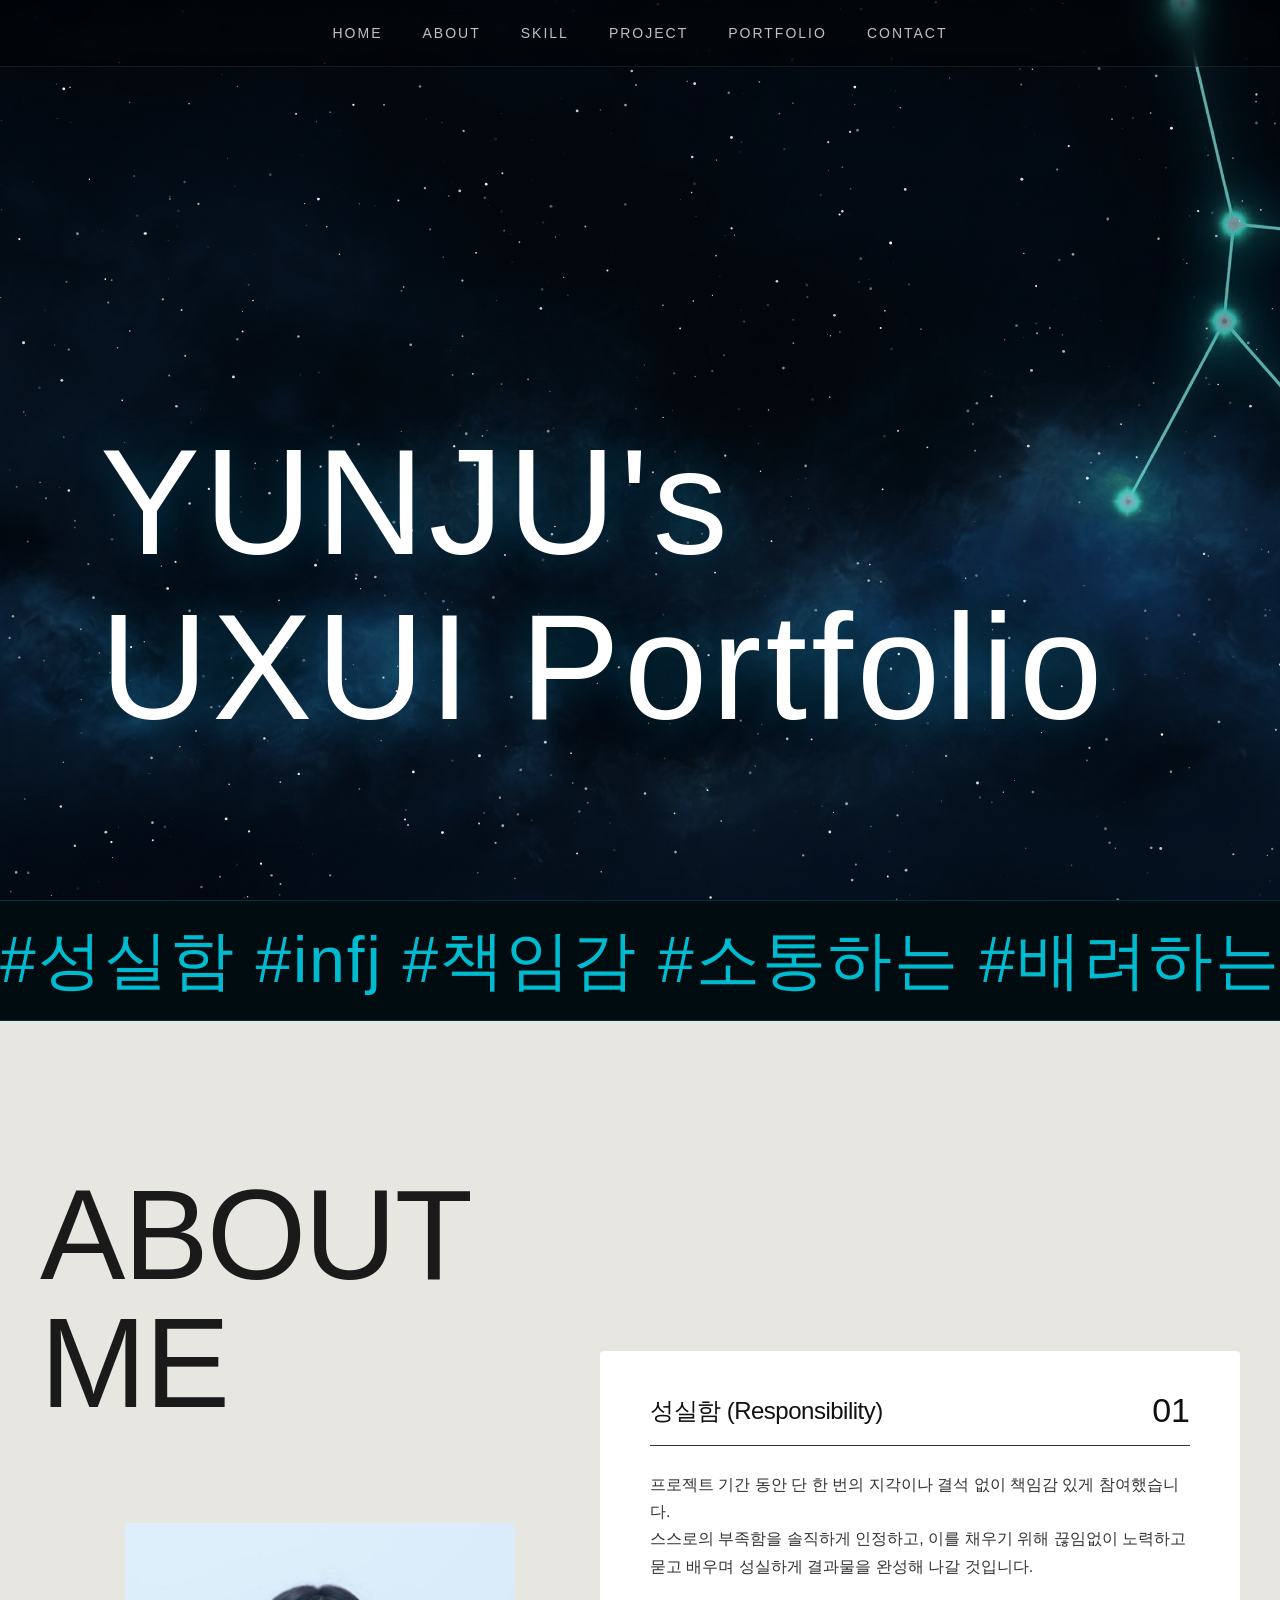
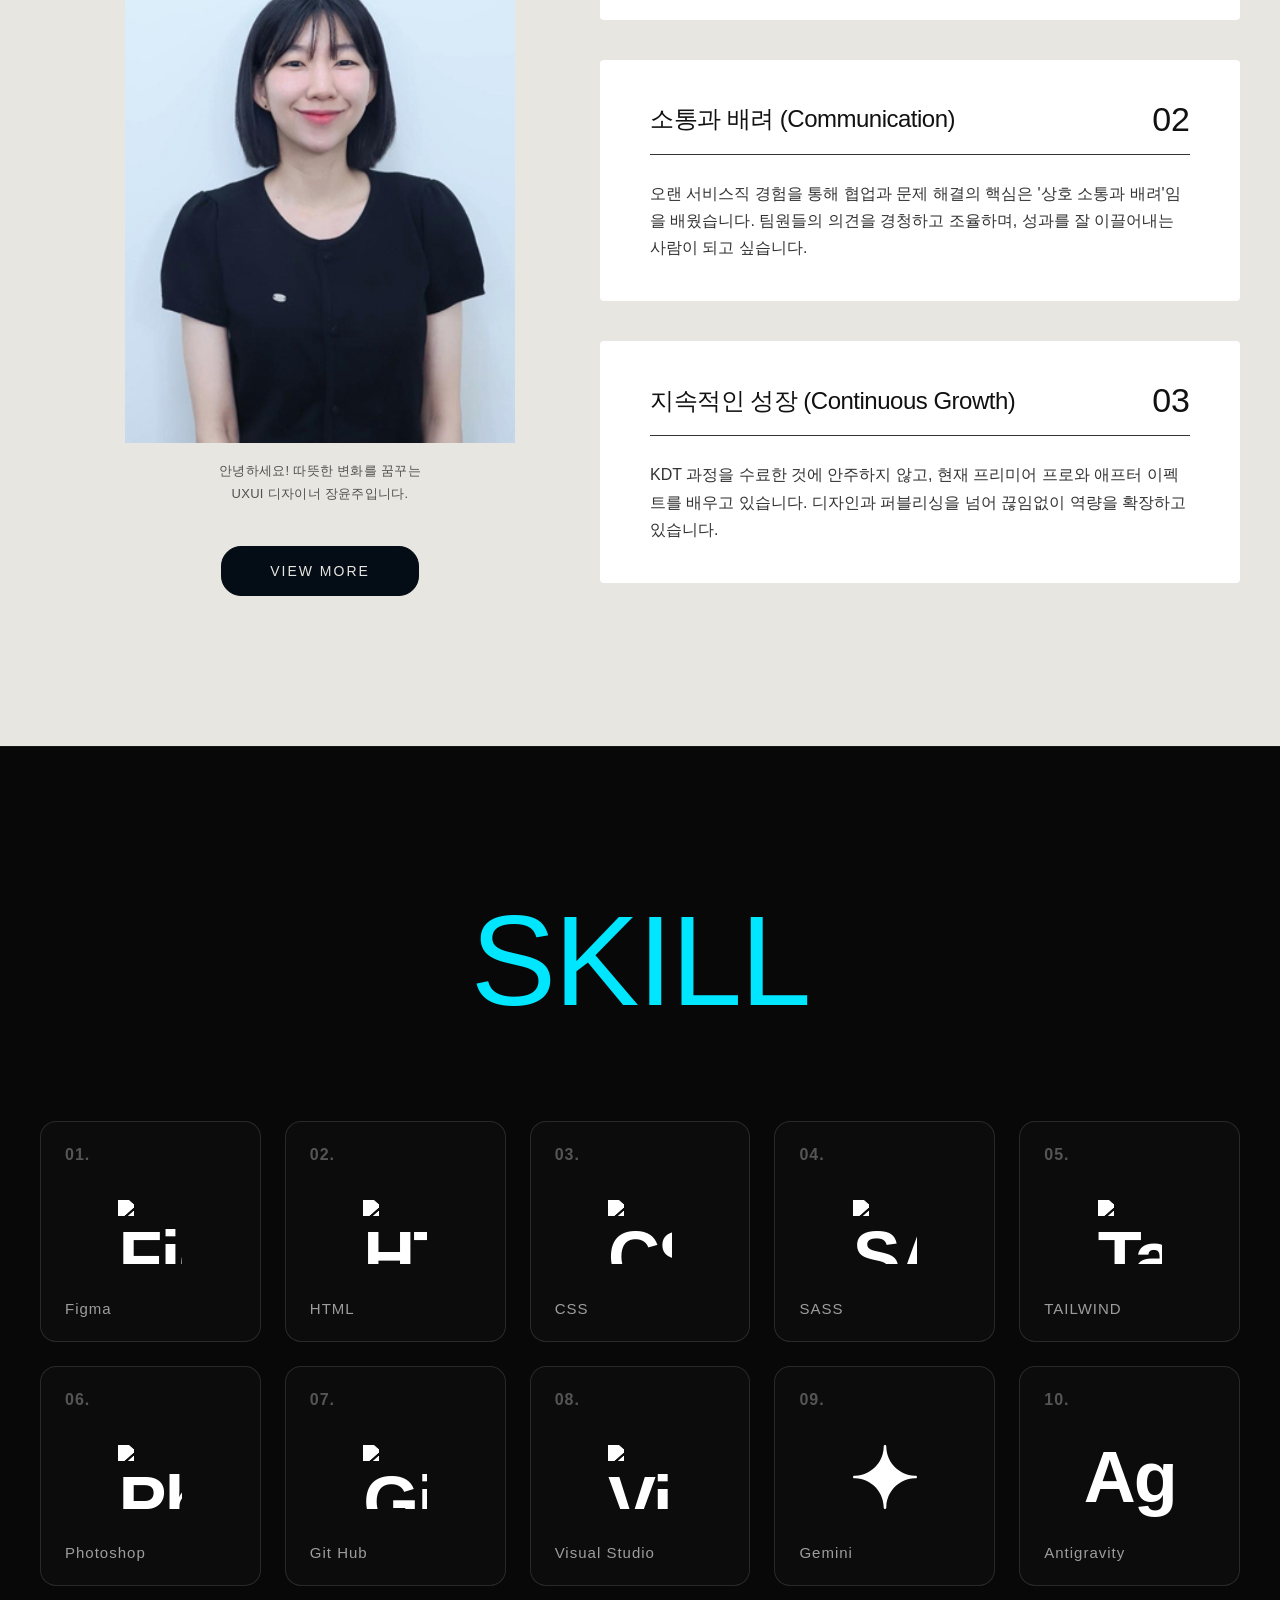
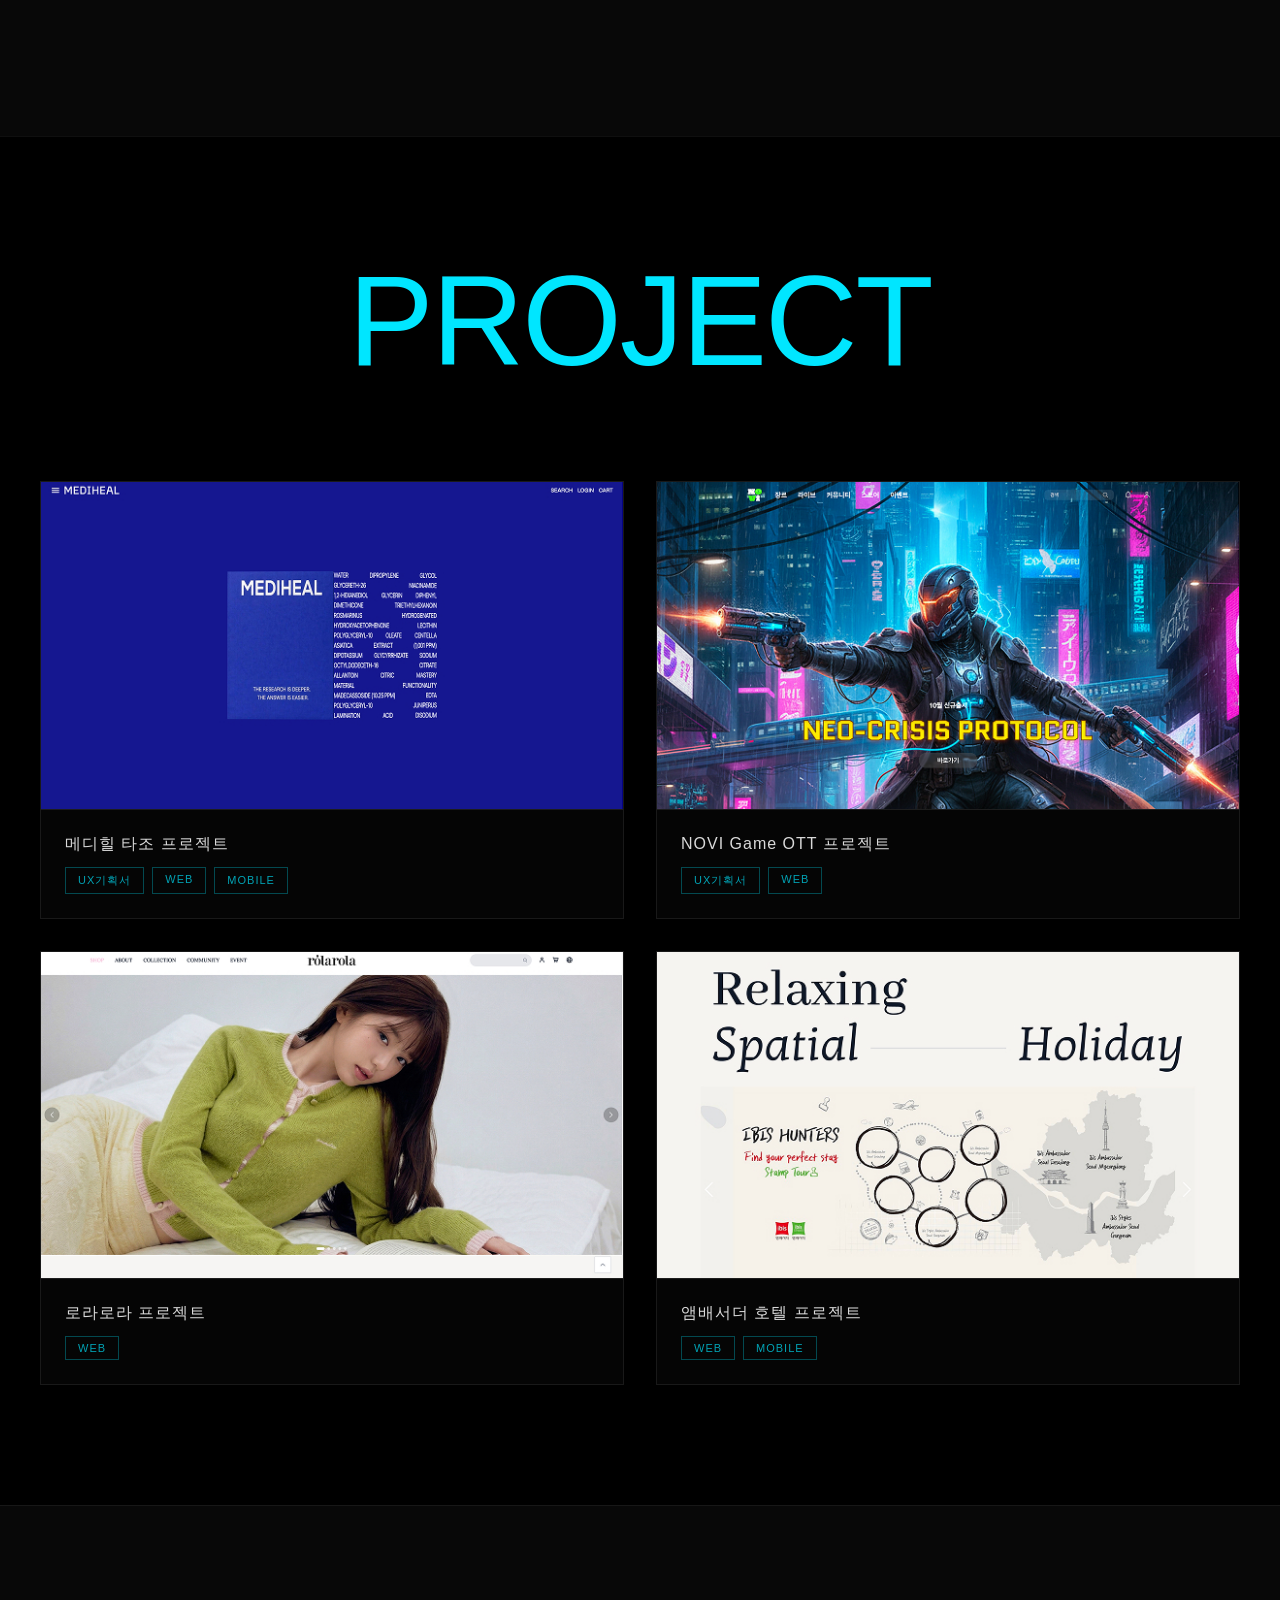
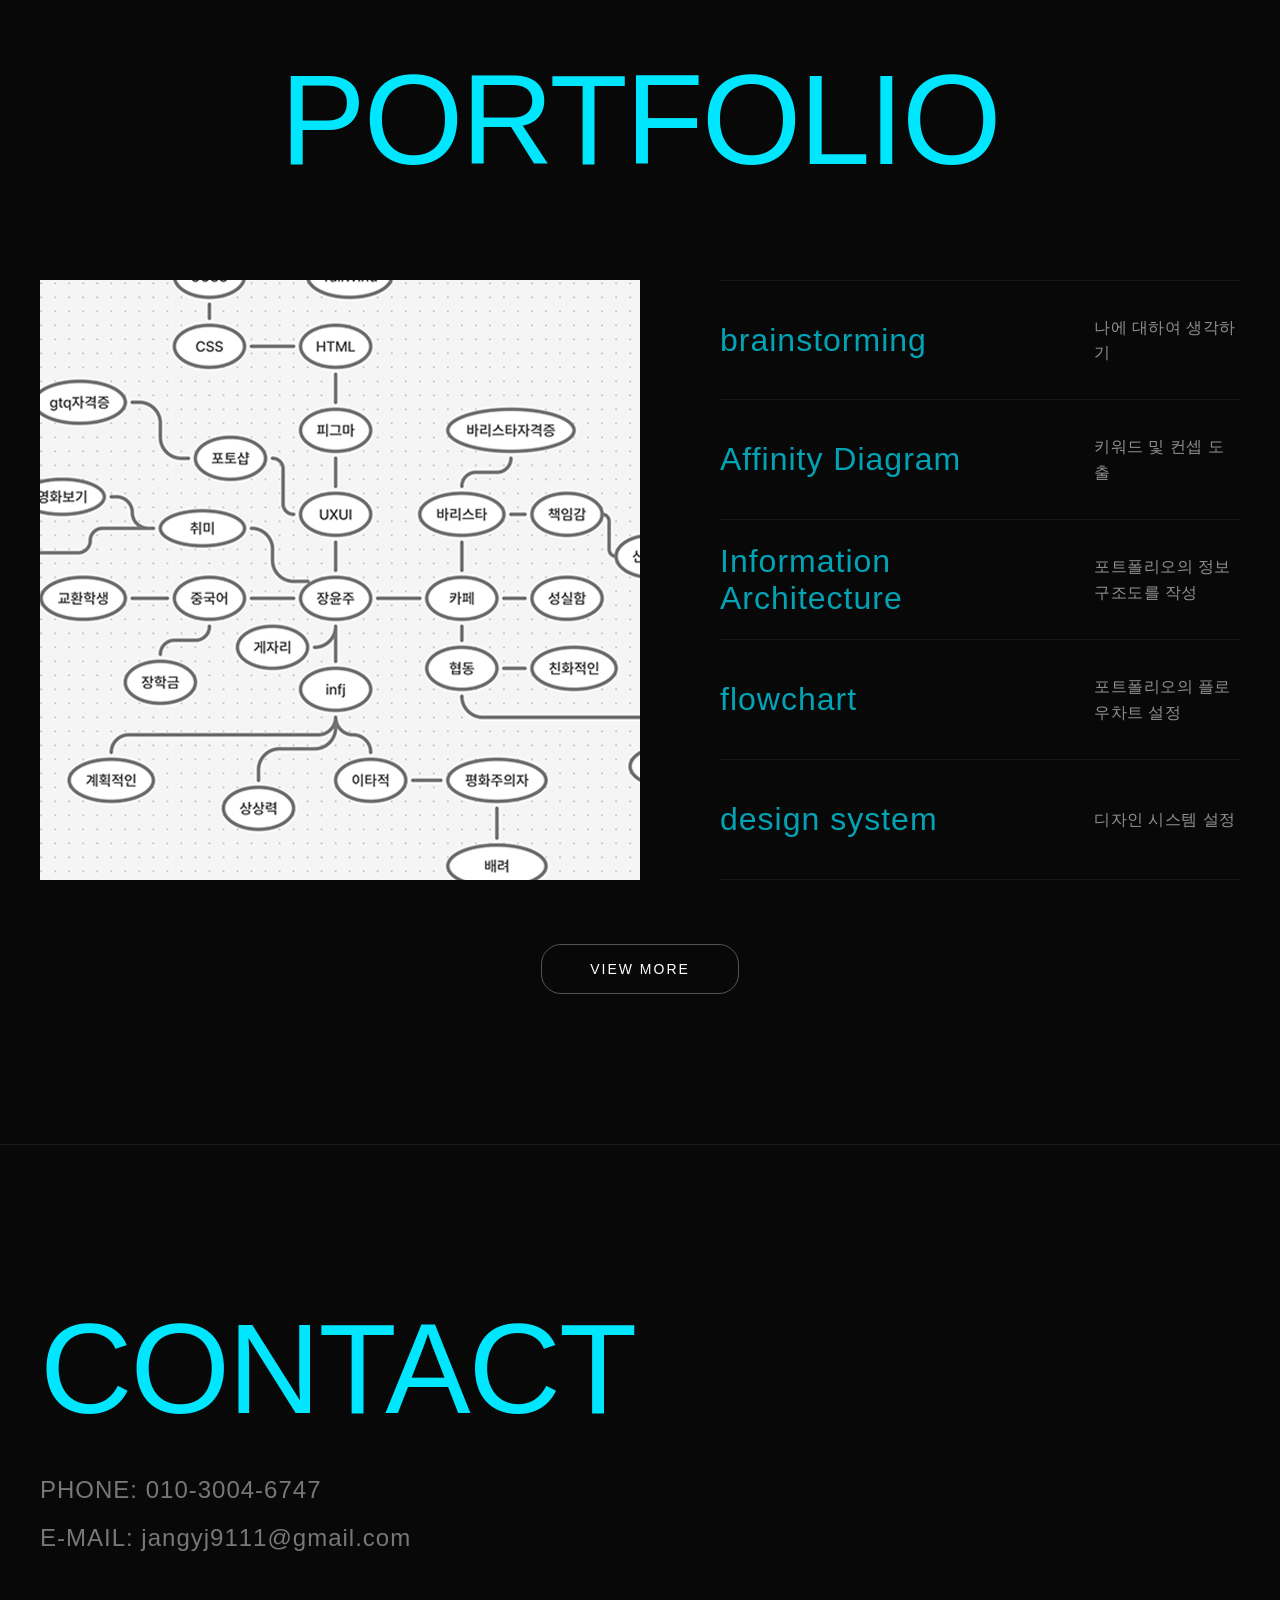
==== index.html @ c947d68e "feat: jangyunju portfolio" ====
<!DOCTYPE html>
<html lang="ko">

<head>
    <meta charset="UTF-8">
    <meta name="viewport" content="width=device-width, initial-scale=1.0">
    <title>YUNJU | UXUI Portfolio</title>
    <link rel="stylesheet" as="style" crossorigin
        href="https://cdn.jsdelivr.net/gh/orioncactus/pretendard@v1.3.9/dist/web/static/pretendard.min.css" />
    <link rel="stylesheet" href="asset/common.css">
    <link rel="stylesheet" href="asset/style.css">
</head>

<body>
    <div id="wrap">

        <!-- 헤더 -->
        <header>
            <div class="inner">
                <nav>
                    <ul class="gnb">
                        <li><a href="#wrap">HOME</a></li>
                        <li><a href="#about">ABOUT</a></li>
                        <li><a href="#skill">SKILL</a></li>
                        <li><a href="#project">PROJECT</a></li>
                        <li><a href="#portfolio">PORTFOLIO</a></li>
                        <li><a href="#contact">CONTACT</a></li>
                    </ul>
                </nav>
            </div>
        </header>

        <!-- 비주얼 섹션 -->
        <section class="visual">
            <!-- 배경 이미지 레이어 -->
            <div class="bg-layer"></div>
            <!-- 별 애니메이션 캔버스 -->
            <canvas id="starfield"></canvas>
            <div class="inner">
                <div class="txt-box">
                    <h2>YUNJU's<br>UXUI Portfolio</h2>
                </div>
                <!-- 게자리 별자리 PNG -->
                <img src="images/star_sign.png" alt="Cancer" class="constellation">
            </div>
        </section>

        <!-- 키워드 스크롤 섹션 -->
        <section class="keyword">
            <div class="scroll-text">
                <span>#성실함 #infj #책임감 #소통하는 #배려하는</span>
                <span>#성실함 #infj #책임감 #소통하는 #배려하는</span>
            </div>
        </section>

        <!-- ABOUT ME -->
        <section id="about" class="about">
            <div class="inner">
                <div class="about-wrap">
                    <div class="about-left">
                        <h2 class="about-title">ABOUT ME</h2>
                        <div class="profile">
                            <img src="images/main_about.jpg" alt="장윤주 프로필" class="profile-img">
                            <p>안녕하세요! 따뜻한 변화를 꿈꾸는<br>UXUI 디자이너 장윤주입니다.</p>
                            <a href="pages/about.html" class="btn-about">view more</a>
                        </div>
                    </div>
                    <div class="about-right">
                        <div class="about-box wobble-reveal">
                            <div class="box-header">
                                <h3>성실함 (Responsibility)</h3>
                                <span class="box-num">01</span>
                            </div>
                            <p class="box-desc">프로젝트 기간 동안 단 한 번의 지각이나 결석 없이 책임감 있게 참여했습니다.<br>스스로의 부족함을 솔직하게 인정하고, 이를
                                채우기 위해 끊임없이 노력하고 묻고 배우며 성실하게 결과물을 완성해 나갈 것입니다.</p>
                        </div>
                        <div class="about-box wobble-reveal">
                            <div class="box-header">
                                <h3>소통과 배려 (Communication)</h3>
                                <span class="box-num">02</span>
                            </div>
                            <p class="box-desc">오랜 서비스직 경험을 통해 협업과 문제 해결의 핵심은 '상호 소통과 배려'임을 배웠습니다. 팀원들의 의견을 경청하고
                                조율하며, 성과를 잘 이끌어내는 사람이 되고 싶습니다.</p>
                        </div>
                        <div class="about-box wobble-reveal">
                            <div class="box-header">
                                <h3>지속적인 성장 (Continuous Growth)</h3>
                                <span class="box-num">03</span>
                            </div>
                            <p class="box-desc">KDT 과정을 수료한 것에 안주하지 않고, 현재 프리미어 프로와 애프터 이펙트를 배우고 있습니다. 디자인과 퍼블리싱을 넘어
                                끊임없이 역량을 확장하고 있습니다.</p>
                        </div>
                    </div>
                </div>
            </div>
        </section>

        <!-- SKILL -->
        <section id="skill" class="skill">
            <div class="inner">
                <h2 class="sec-title">SKILL</h2>
                <div class="skill-grid">
                    <div class="item">
                        <span class="num">01.</span>
                        <div class="icon"><img
                                src="https://cdn.jsdelivr.net/gh/devicons/devicon@latest/icons/figma/figma-plain.svg"
                                alt="Figma"></div>
                        <span class="name">Figma</span>
                    </div>
                    <div class="item">
                        <span class="num">02.</span>
                        <div class="icon"><img
                                src="https://cdn.jsdelivr.net/gh/devicons/devicon@latest/icons/html5/html5-plain.svg"
                                alt="HTML"></div>
                        <span class="name">HTML</span>
                    </div>
                    <div class="item">
                        <span class="num">03.</span>
                        <div class="icon"><img
                                src="https://cdn.jsdelivr.net/gh/devicons/devicon@latest/icons/css3/css3-plain.svg"
                                alt="CSS"></div>
                        <span class="name">CSS</span>
                    </div>
                    <div class="item">
                        <span class="num">04.</span>
                        <div class="icon"><img
                                src="https://cdn.jsdelivr.net/gh/devicons/devicon@latest/icons/sass/sass-original.svg"
                                alt="SASS"></div>
                        <span class="name">SASS</span>
                    </div>
                    <div class="item">
                        <span class="num">05.</span>
                        <div class="icon"><img
                                src="https://cdn.jsdelivr.net/gh/devicons/devicon@latest/icons/tailwindcss/tailwindcss-original.svg"
                                alt="Tailwind"></div>
                        <span class="name">TAILWIND</span>
                    </div>
                    <div class="item">
                        <span class="num">06.</span>
                        <div class="icon"><img
                                src="https://cdn.jsdelivr.net/gh/devicons/devicon@latest/icons/photoshop/photoshop-plain.svg"
                                alt="Photoshop"></div>
                        <span class="name">Photoshop</span>
                    </div>
                    <div class="item">
                        <span class="num">07.</span>
                        <div class="icon"><img
                                src="https://cdn.jsdelivr.net/gh/devicons/devicon@latest/icons/github/github-original.svg"
                                alt="GitHub"></div>
                        <span class="name">Git Hub</span>
                    </div>
                    <div class="item">
                        <span class="num">08.</span>
                        <div class="icon"><img
                                src="https://cdn.jsdelivr.net/gh/devicons/devicon@latest/icons/vscode/vscode-plain.svg"
                                alt="Visual Studio"></div>
                        <span class="name">Visual Studio</span>
                    </div>
                    <div class="item">
                        <span class="num">09.</span>
                        <div class="icon">
                            <svg xmlns="http://www.w3.org/2000/svg" viewBox="0 0 50 50">
                                <path
                                    d="M49.04,24.001l-1.082-0.043h-0.001C36.134,23.492,26.508,13.866,26.042,2.043L25.999,0.96C25.978,0.424,25.537,0,25,0	s-0.978,0.424-0.999,0.96l-0.043,1.083C23.492,13.866,13.866,23.492,2.042,23.958L0.96,24.001C0.424,24.022,0,24.463,0,25	c0,0.537,0.424,0.978,0.961,0.999l1.082,0.042c11.823,0.467,21.449,10.093,21.915,21.916l0.043,1.083C24.022,49.576,24.463,50,25,50	s0.978-0.424,0.999-0.96l0.043-1.083c0.466-11.823,10.092-21.449,21.915-21.916l1.082-0.042C49.576,25.978,50,25.537,50,25	C50,24.463,49.576,24.022,49.04,24.001z">
                                </path>
                            </svg>
                        </div>
                        <span class="name">Gemini</span>
                    </div>
                    <div class="item">
                        <span class="num">10.</span>
                        <div class="icon">Ag</div>
                        <span class="name">Antigravity</span>
                    </div>
                </div>
            </div>
        </section>

        <!-- PROJECT -->
        <section id="project" class="project">
            <div class="inner">
                <h2 class="sec-title">PROJECT</h2>
                <div class="project-list">
                    <div class="pj-card">
                        <div class="pj-img"><img src="./images/project_img01.jpg" alt="메디힐 타조"></div>
                        <h3>메디힐 타조 프로젝트</h3>
                        <div class="tags"><span>UX기획서</span><a href="https://mediheal-tazo.vercel.app/"
                                target="_blank">WEB</a><button class="tag-mobile-btn"
                                onclick="openMobileModal('https://mediheal-tazo.vercel.app/')">MOBILE</button></div>
                    </div>
                    <div class="pj-card">
                        <div class="pj-img"><img src="./images/project_img02.jpg" alt="NOVI Game OTT"></div>
                        <h3>NOVI Game OTT 프로젝트</h3>
                        <div class="tags"><span>UX기획서</span><a href="https://novi-game-ott-obdc.vercel.app/"
                                target="_blank">WEB</a></div>
                    </div>
                    <div class="pj-card">
                        <div class="pj-img"><img src="./images/project_img03.jpg" alt="로라로라"></div>
                        <h3>로라로라 프로젝트</h3>
                        <div class="tags"><a href="https://rolarola.vercel.app/" target="_blank">WEB</a></div>
                    </div>
                    <div class="pj-card">
                        <div class="pj-img"><img src="./images/project_img04.jpg" alt="앰배서더 호텔"></div>
                        <h3>앰배서더 호텔 프로젝트</h3>
                        <div class="tags"><a href="https://ambassador-hotel-self.vercel.app/"
                                target="_blank">WEB</a><button class="tag-mobile-btn"
                                onclick="openMobileModal('https://ambassador-hotel-self.vercel.app/')">MOBILE</button>
                        </div>
                    </div>
                </div>
            </div>
        </section>

        <!-- PORTFOLIO -->
        <section id="portfolio" class="portfolio">
            <div class="inner">
                <h2 class="sec-title">PORTFOLIO</h2>
                <div class="content">
                    <div class="proc-img">
                        <img src="./images/portfolio_img01.jpg" alt="Portfolio Image" id="portfolio-display-img"
                            style="width: 100%; aspect-ratio: 1/1; object-fit: cover;">
                    </div>
                    <div class="proc-details">
                        <div class="proc-step" data-img="./images/portfolio_img01.jpg"
                            onmouseover="changePortfolioImage(this)">
                            <p class="step-label">brainstorming</p>
                            <p class="step-desc">나에 대하여 생각하기</p>
                        </div>
                        <div class="proc-step" data-img="./images/portfolio_img02.jpg"
                            onmouseover="changePortfolioImage(this)">
                            <p class="step-label">Affinity Diagram</p>
                            <p class="step-desc">키워드 및 컨셉 도출</p>
                        </div>
                        <div class="proc-step" data-img="./images/portfolio_img03.jpg"
                            onmouseover="changePortfolioImage(this)">
                            <p class="step-label">Information Architecture</p>
                            <p class="step-desc">포트폴리오의 정보구조도를 작성</p>
                        </div>
                        <div class="proc-step" data-img="./images/portfolio_img04.jpg"
                            onmouseover="changePortfolioImage(this)">
                            <p class="step-label">flowchart</p>
                            <p class="step-desc">포트폴리오의 플로우차트 설정</p>
                        </div>
                        <div class="proc-step" data-img="./images/portfolio_img05.jpg"
                            onmouseover="changePortfolioImage(this)">
                            <p class="step-label">design system</p>
                            <p class="step-desc">디자인 시스템 설정</p>
                        </div>
                    </div>
                </div>
            </div>

            <div class="btn-wrap" style="text-align: center; margin-top: 60px;">
                <a href="pages/portfolio.html" class="btn-more">view more</a>
            </div>
    </div>
    </section>

    <!-- CONTACT (Footer) -->
    <footer id="contact">
        <div class="inner">
            <h2>contact</h2>
            <p>PHONE: 010-3004-6747</p>
            <p>E-MAIL: jangyj9111@gmail.com</p>
        </div>
    </footer>

    </div>
    <!-- //wrap -->

    <!-- 모바일 프리뷰 모달 -->
    <div id="mobileModal" class="mobile-modal-overlay" onclick="handleOverlayClick(event)">
        <div class="phone-frame">
            <iframe id="mobileFrame" src="" class="phone-screen" frameborder="0"></iframe>
        </div>
        <button class="close-modal-btn" onclick="closeMobileModal()">✕ 닫기</button>
    </div>

    <script src="asset/script.js"></script>
    <script>
        function openMobileModal(url) {
            document.getElementById('mobileFrame').src = url;
            document.getElementById('mobileModal').classList.add('active');
            document.body.style.overflow = 'hidden';
        }
        function closeMobileModal() {
            document.getElementById('mobileModal').classList.remove('active');
            document.getElementById('mobileFrame').src = '';
            document.body.style.overflow = '';
        }
        function handleOverlayClick(e) {
            if (e.target === document.getElementById('mobileModal')) {
                closeMobileModal();
            }
        }

        function changePortfolioImage(element) {
            const imgUrl = element.getAttribute('data-img');
            document.getElementById('portfolio-display-img').src = imgUrl;
        }
    </script>
</body>

</html>
---- asset/common.css ----
/* ========== HEADER ========== */
header {
    position: fixed;
    top: 0;
    left: 0;
    width: 100%;
    z-index: 1000;
    padding: 24px 0;
    background: rgba(0, 0, 0, 0.3);
    backdrop-filter: blur(10px);
    -webkit-backdrop-filter: blur(10px);
    border-bottom: 1px solid rgba(255, 255, 255, 0.08);
}

.gnb {
    display: flex;
    justify-content: center;
    gap: 40px;
}

.gnb li a {
    font-size: 14px;
    letter-spacing: 2px;
    color: rgba(255, 255, 255, 0.75);
    transition: color 0.3s;
}

.gnb li a:hover {
    color: #fff;
}
---- asset/style.css ----
/* ========== RESET ========== */
* {
    margin: 0;
    padding: 0;
    box-sizing: border-box;
}

body,
html {
    width: 100%;
    font-family: 'Pretendard', 'Helvetica Neue', Arial, sans-serif;
    background-color: #000;
    color: #fff;
}

a {
    text-decoration: none;
    color: inherit;
}

ul {
    list-style: none;
}

.inner {
    max-width: 1440px;
    margin: 0 auto;
    padding: 0 40px;
}

/* ========== HEADER ========== */
header {
    position: fixed;
    top: 0;
    left: 0;
    width: 100%;
    z-index: 100;
    padding: 24px 0;
    background: rgba(0, 0, 0, 0.3);
    backdrop-filter: blur(10px);
    -webkit-backdrop-filter: blur(10px);
    border-bottom: 1px solid rgba(255, 255, 255, 0.08);
}

.gnb {
    display: flex;
    justify-content: center;
    gap: 40px;
}

.gnb li a {
    font-size: 14px;
    letter-spacing: 2px;
    color: rgba(255, 255, 255, 0.75);
    transition: color 0.3s;
}

.gnb li a:hover {
    color: #fff;
}

/* ========== VISUAL SECTION ========== */
.visual {
    position: relative;
    width: 100%;
    height: 100vh;
    overflow: hidden;
    display: flex;
    align-items: flex-end;
}

/* 배경 이미지 레이어 */
.bg-layer {
    position: absolute;
    top: 0;
    left: 0;
    width: 100%;
    height: 100%;
    background: url('../images/visual.jpg') no-repeat center center;
    background-size: cover;
    z-index: 0;
    opacity: 0.6;
}

/* 별 애니메이션 캔버스 */
#starfield {
    position: absolute;
    top: 0;
    left: 0;
    width: 100%;
    height: 100%;
    z-index: 1;
}

/* 비주얼 콘텐츠 */
.visual .inner {
    position: relative;
    z-index: 10;
    width: 100%;
    max-width: none;
    /* 1440px 제한 해제 */
    display: flex;
    align-items: flex-end;
    justify-content: space-between;
    padding: 0 100px 150px;
    /* 양옆 패딩 30px, 아래 패딩 80px */
}

.txt-box h2 {
    font-size: 150px;
    font-weight: 400;
    letter-spacing: 4px;
    line-height: 1.1;
    color: #fff;
    text-shadow: 0 0 40px rgba(0, 200, 255, 0.3);
    white-space: nowrap;
}

/* 게자리 별자리 PNG */
.constellation {
    width: 640px;
    height: 740px;
    object-fit: contain;
    filter: drop-shadow(0 0 25px rgba(0, 230, 255, 0.5));
    opacity: 0.85;
    animation: floating 6s ease-in-out infinite;
    pointer-events: none;
    margin-bottom: 120px;
    position: relative;
    right: 100px;
    /* 이 숫자를 키우면 왼쪽으로 더 이동합니다 */
}

@keyframes floating {

    0%,
    100% {
        transform: translateY(0) rotate(0deg);
    }

    50% {
        transform: translateY(-20px) rotate(2deg);
    }
}

/* ========== KEYWORD SCROLL ========== */
.keyword {
    background: rgba(0, 200, 255, 0.06);
    border-top: 1px solid rgba(0, 200, 255, 0.2);
    border-bottom: 1px solid rgba(0, 200, 255, 0.2);
    overflow: hidden;
    padding: 16px 0;
}

.scroll-text {
    display: flex;
    white-space: nowrap;
    animation: scrollText 20s linear infinite;
    gap: 80px;
}

.scroll-text span {
    font-size: 64px;
    letter-spacing: 2px;
    color: rgba(0, 230, 255, 0.8);
    flex-shrink: 0;
}

@keyframes scrollText {
    0% {
        transform: translateX(0);
    }

    100% {
        transform: translateX(-50%);
    }
}

/* ========== SECTION COMMON ========== */
.sec-title {
    font-size: 128px;
    font-weight: 400;
    letter-spacing: -2px;
    color: rgba(0, 230, 255, 1);
    line-height: 1;
    margin-bottom: 96px;
    text-align: center;
}

/* ========== ABOUT ME ========== */
.about {
    padding: 150px 0 150px;
    background: #E8E6E0;
}

/* 전체 2컬럼 래퍼 */
.about-wrap {
    display: flex;
    justify-content: space-between;
    align-items: flex-start;
}

/* 왼쪽: 타이틀 + 프로필 */
.about-left {
    display: flex;
    flex-direction: column;
}

.about-title {
    font-size: 128px;
    font-weight: 400;
    letter-spacing: -2px;
    color: #1a1a1a;
    line-height: 1;
    margin-bottom: 96px;
}

.profile {
    display: flex;
    flex-direction: column;
    align-items: center;
    gap: 16px;
}

.profile-img {
    width: 390px;
    aspect-ratio: 3 / 4;
    object-fit: cover;
    display: block;
}

.profile p {
    font-size: 13px;
    color: rgba(0, 0, 0, 0.65);
    line-height: 1.8;
    text-align: center;
    letter-spacing: 0.3px;
}

/* view more 버튼 — 라인 스타일 (btn-more와 동일한 규격) */
.btn-about {
    display: inline-block;
    margin-top: 24px;
    padding: 16px 48px;
    background: #040C15;
    border: 1px solid #040C15;
    border-radius: 20px;
    color: #E8E6E0;
    text-transform: uppercase;
    font-size: 14px;
    letter-spacing: 2px;
    cursor: pointer;
    transition: all 0.3s ease;
    text-align: center;
    text-decoration: none;
}

.btn-about:hover {
    background: transparent;
    color: #040C15;
}

/* 오른쪽: 박스 3개 */
.about-right {
    display: flex;
    flex-direction: column;
    align-items: flex-end;
    gap: 40px;
    padding-top: 180px;
}

.about-box {
    position: relative;
    background: #ffffff;
    padding: 40px 50px;
    width: 640px;
    color: #111;
    border-radius: 4px;
}

.about-box .box-header {
    display: flex;
    justify-content: space-between;
    align-items: center;
    border-bottom: 1.5px solid #333;
    padding-bottom: 15px;
    margin-bottom: 25px;
}

.about-box .box-header h3 {
    font-size: 24px;
    font-weight: 500;
    letter-spacing: -0.5px;
}

.about-box .box-header .box-num {
    font-size: 34px;
    font-weight: 400;
}

.about-box .box-desc {
    font-size: 16px;
    color: #333;
    line-height: 1.7;
}

/* ========== WOBBLE REVEAL ANIMATION ========== */
@keyframes wobbleUp {
    0% {
        opacity: 0;
        transform: translateY(120px) rotate(-6deg);
    }
    50% {
        opacity: 1;
        transform: translateY(-15px) rotate(3deg);
    }
    75% {
        opacity: 1;
        transform: translateY(8px) rotate(-1.5deg);
    }
    100% {
        opacity: 1;
        transform: translateY(0) rotate(0);
    }
}

.wobble-reveal {
    opacity: 0;
    transform-origin: left center;
}

.wobble-reveal.is-visible {
    animation: wobbleUp 1.8s cubic-bezier(0.25, 0.46, 0.45, 0.94) forwards;
}

.about-box:nth-child(1).wobble-reveal { animation-delay: 0.2s; }
.about-box:nth-child(2).wobble-reveal { animation-delay: 0.5s; }
.about-box:nth-child(3).wobble-reveal { animation-delay: 0.8s; }

.img-placeholder {
    width: 100%;
    aspect-ratio: 3 / 4;
    background: rgba(255, 255, 255, 0.05);
    border: 1px solid rgba(255, 255, 255, 0.1);
    display: flex;
    align-items: center;
    justify-content: center;
    color: rgba(255, 255, 255, 0.3);
    font-size: 14px;
    letter-spacing: 2px;
}


/* ========== SKILL ========== */
.skill {
    padding: 150px 0;
    background: #080808;
    border-top: 1px solid rgba(255, 255, 255, 0.06);
}

.skill-grid {
    display: grid;
    grid-template-columns: repeat(5, 1fr);
    gap: 24px;
}

.skill-grid .item {
    position: relative;
    aspect-ratio: 1 / 1;
    border: 1px solid rgba(255, 255, 255, 0.12);
    background: rgba(255, 255, 255, 0.02);
    border-radius: 16px;
    padding: 24px;
    display: flex;
    flex-direction: column;
    justify-content: space-between;
    transition: all 0.3s ease;
    cursor: default;
}

.skill-grid .item:hover {
    border-color: rgba(0, 230, 255, 0.4);
    background: rgba(0, 230, 255, 0.05);
    transform: translateY(-5px);
    box-shadow: 0 10px 20px rgba(0, 230, 255, 0.1);
}

.skill-grid .item .num {
    font-size: 16px;
    font-weight: 600;
    color: rgba(255, 255, 255, 0.3);
    letter-spacing: 1px;
}

.skill-grid .item .icon {
    font-size: 72px;
    font-weight: 800;
    text-align: center;
    color: #fff;
    letter-spacing: -2px;
    display: flex;
    align-items: center;
    justify-content: center;
    flex: 1;
    transition: all 0.3s ease;
}

.skill-grid .item:hover .icon {
    color: rgba(0, 230, 255, 1);
    text-shadow: 0 0 15px rgba(0, 230, 255, 0.5);
    transform: scale(1.05);
}

.skill-grid .icon img {
    width: 64px;
    height: 64px;
    filter: brightness(0) invert(1);
    transition: all 0.3s ease;
}

.skill-grid .item:hover .icon img {
    filter: brightness(0) saturate(100%) invert(71%) sepia(51%) saturate(3620%) hue-rotate(146deg) brightness(105%) contrast(106%) drop-shadow(0 0 10px rgba(0, 230, 255, 0.5));
}

.skill-grid .icon svg {
    width: 64px;
    height: 64px;
    fill: #fff;
    transition: all 0.3s ease;
}

.skill-grid .item:hover .icon svg {
    fill: rgba(0, 230, 255, 1);
    filter: drop-shadow(0 0 10px rgba(0, 230, 255, 0.5));
}

.skill-grid .item .name {
    font-size: 15px;
    color: rgba(255, 255, 255, 0.6);
    letter-spacing: 1px;
}

/* ========== PROJECT ========== */
.project {
    padding: 120px 0;
    background: #000;
    border-top: 1px solid rgba(255, 255, 255, 0.06);
}

.project-list {
    display: grid;
    grid-template-columns: repeat(2, 1fr);
    gap: 32px;
}

.pj-card {
    border: 1px solid rgba(255, 255, 255, 0.08);
    background: rgba(255, 255, 255, 0.02);
    overflow: hidden;
    transition: all 0.3s;
    cursor: pointer;
}

.pj-card:hover {
    border-color: rgba(0, 230, 255, 0.3);
    transform: translateY(-4px);
}

.pj-img {
    width: 100%;
    aspect-ratio: 16 / 9;
    background: rgba(255, 255, 255, 0.04);
    border-bottom: 1px solid rgba(255, 255, 255, 0.06);
}

.pj-img img {
    width: 100%;
    height: 100%;
    object-fit: cover;
    display: block;
}

.pj-card h3 {
    font-size: 16px;
    font-weight: 400;
    letter-spacing: 1px;
    padding: 24px 24px 12px;
    color: rgba(255, 255, 255, 0.85);
}

.tags {
    display: flex;
    gap: 8px;
    padding: 0 24px 24px;
}

.tags span,
.tags a {
    display: inline-block;
    font-size: 11px;
    letter-spacing: 1px;
    padding: 5px 12px;
    border: 1px solid rgba(0, 230, 255, 0.3);
    color: rgba(0, 230, 255, 0.7);
    transition: all 0.3s;
}

.tags a:hover {
    background: rgba(0, 230, 255, 0.15);
    color: rgba(0, 230, 255, 1);
    border-color: rgba(0, 230, 255, 0.6);
}

/* MOBILE 버튼 — 기존 tag 스타일 + 클릭 강조 */
.tag-mobile-btn {
    display: inline-block;
    font-size: 11px;
    font-family: 'Pretendard', 'Helvetica Neue', Arial, sans-serif;
    letter-spacing: 1px;
    padding: 5px 12px;
    border: 1px solid rgba(0, 230, 255, 0.3);
    color: rgba(0, 230, 255, 0.7);
    background: transparent;
    cursor: pointer;
    transition: all 0.3s;
}

.tag-mobile-btn:hover {
    background: rgba(0, 230, 255, 0.15);
    color: rgba(0, 230, 255, 1);
    border-color: rgba(0, 230, 255, 0.6);
}

/* ========== MOBILE MODAL ========== */
.mobile-modal-overlay {
    display: none;
    position: fixed;
    inset: 0;
    background: rgba(0, 0, 0, 0.88);
    backdrop-filter: blur(8px);
    -webkit-backdrop-filter: blur(8px);
    justify-content: center;
    align-items: center;
    z-index: 9999;
}

.mobile-modal-overlay.active {
    display: flex;
}

/* 아이폰 프레임 */
.phone-frame {
    width: 375px;
    height: 812px;
    background: #1a1a1a;
    border: 12px solid #111;
    border-radius: 50px;
    box-shadow:
        0 0 0 2px rgba(255, 255, 255, 0.08),
        0 30px 80px rgba(0, 0, 0, 0.8),
        0 0 40px rgba(0, 230, 255, 0.1);
    overflow: hidden;
    position: relative;
    animation: phonePopIn 0.35s cubic-bezier(0.34, 1.56, 0.64, 1) forwards;
}

/* 상단 노치 */
.phone-frame::before {
    content: '';
    position: absolute;
    top: 0;
    left: 50%;
    transform: translateX(-50%);
    width: 120px;
    height: 28px;
    background: #111;
    border-radius: 0 0 20px 20px;
    z-index: 10;
}

@keyframes phonePopIn {
    from {
        opacity: 0;
        transform: scale(0.85) translateY(30px);
    }
    to {
        opacity: 1;
        transform: scale(1) translateY(0);
    }
}

.phone-screen {
    width: 100%;
    height: 100%;
    border: none;
    background: #fff;
}

/* 닫기 버튼 */
.close-modal-btn {
    position: fixed;
    top: 32px;
    right: 40px;
    background: rgba(255, 255, 255, 0.08);
    border: 1px solid rgba(255, 255, 255, 0.2);
    color: rgba(255, 255, 255, 0.85);
    padding: 10px 22px;
    border-radius: 100px;
    cursor: pointer;
    font-size: 13px;
    font-family: 'Pretendard', sans-serif;
    letter-spacing: 1px;
    transition: all 0.25s;
    backdrop-filter: blur(4px);
}

.close-modal-btn:hover {
    background: rgba(255, 255, 255, 0.18);
    border-color: rgba(255, 255, 255, 0.4);
    color: #fff;
}

/* ========== PORTFOLIO ========== */
.portfolio {
    padding: 150px 0;
    background: #080808;
    border-top: 1px solid rgba(255, 255, 255, 0.06);
}

.portfolio .content {
    display: flex;
    gap: 80px;
    align-items: flex-start;
}

.proc-img {
    flex: 0 0 600px;
}

.proc-img .img-placeholder {
    width: 100%;
    aspect-ratio: 1 / 1;
    background: rgba(255, 255, 255, 0.05);
    border: 1px solid rgba(255, 255, 255, 0.1);
    display: flex;
    align-items: center;
    justify-content: center;
    color: rgba(255, 255, 255, 0.3);
    font-size: 14px;
    letter-spacing: 2px;
}

.proc-details {
    flex: 1;
    display: flex;
    flex-direction: column;
    gap: 0;
}

.proc-step {
    display: flex;
    align-items: center;
    gap: 24px;
    padding: 0;
    height: 120px;
    box-sizing: border-box;
    border-bottom: 1px solid rgba(255, 255, 255, 0.06);
    cursor: pointer;
    transition: all 0.3s ease;
}

.proc-step:first-child {
    border-top: 1px solid rgba(255, 255, 255, 0.06);
}

.proc-step:hover .step-label {
    color: #00e6ff;
}

.proc-step:hover .step-desc {
    color: #fff;
}

.step-label {
    font-size: 32px;
    letter-spacing: 1px;
    color: rgba(0, 230, 255, 0.7);
    flex: 0 0 350px;
    transition: color 0.3s ease;
}

.step-desc {
    font-size: 16px;
    color: rgba(255, 255, 255, 0.55);
    letter-spacing: 0.5px;
    line-height: 1.6;
    transition: color 0.3s ease;
}

.btn-wrap .btn-more {
    display: inline-block;
    padding: 16px 48px;
    border: 1px solid rgba(255, 255, 255, 0.3);
    border-radius: 20px;
    color: #fff;
    text-transform: uppercase;
    font-size: 14px;
    letter-spacing: 2px;
    transition: all 0.3s ease;
}

.btn-wrap .btn-more:hover {
    background: #fff;
    color: #000;
}

/* ========== FOOTER / CONTACT ========== */
footer {
    padding: 150px 0;
    background: #080808;
    border-top: 1px solid rgba(255, 255, 255, 0.08);
}

footer h2 {
    font-size: 128px;
    font-weight: 400;
    letter-spacing: -2px;
    color: rgba(0, 230, 255, 1);
    margin-bottom: 24px;
    text-transform: uppercase;
}

footer p {
    font-size: 24px;
    color: rgba(255, 255, 255, 0.45);
    letter-spacing: 1px;
    line-height: 2;
}
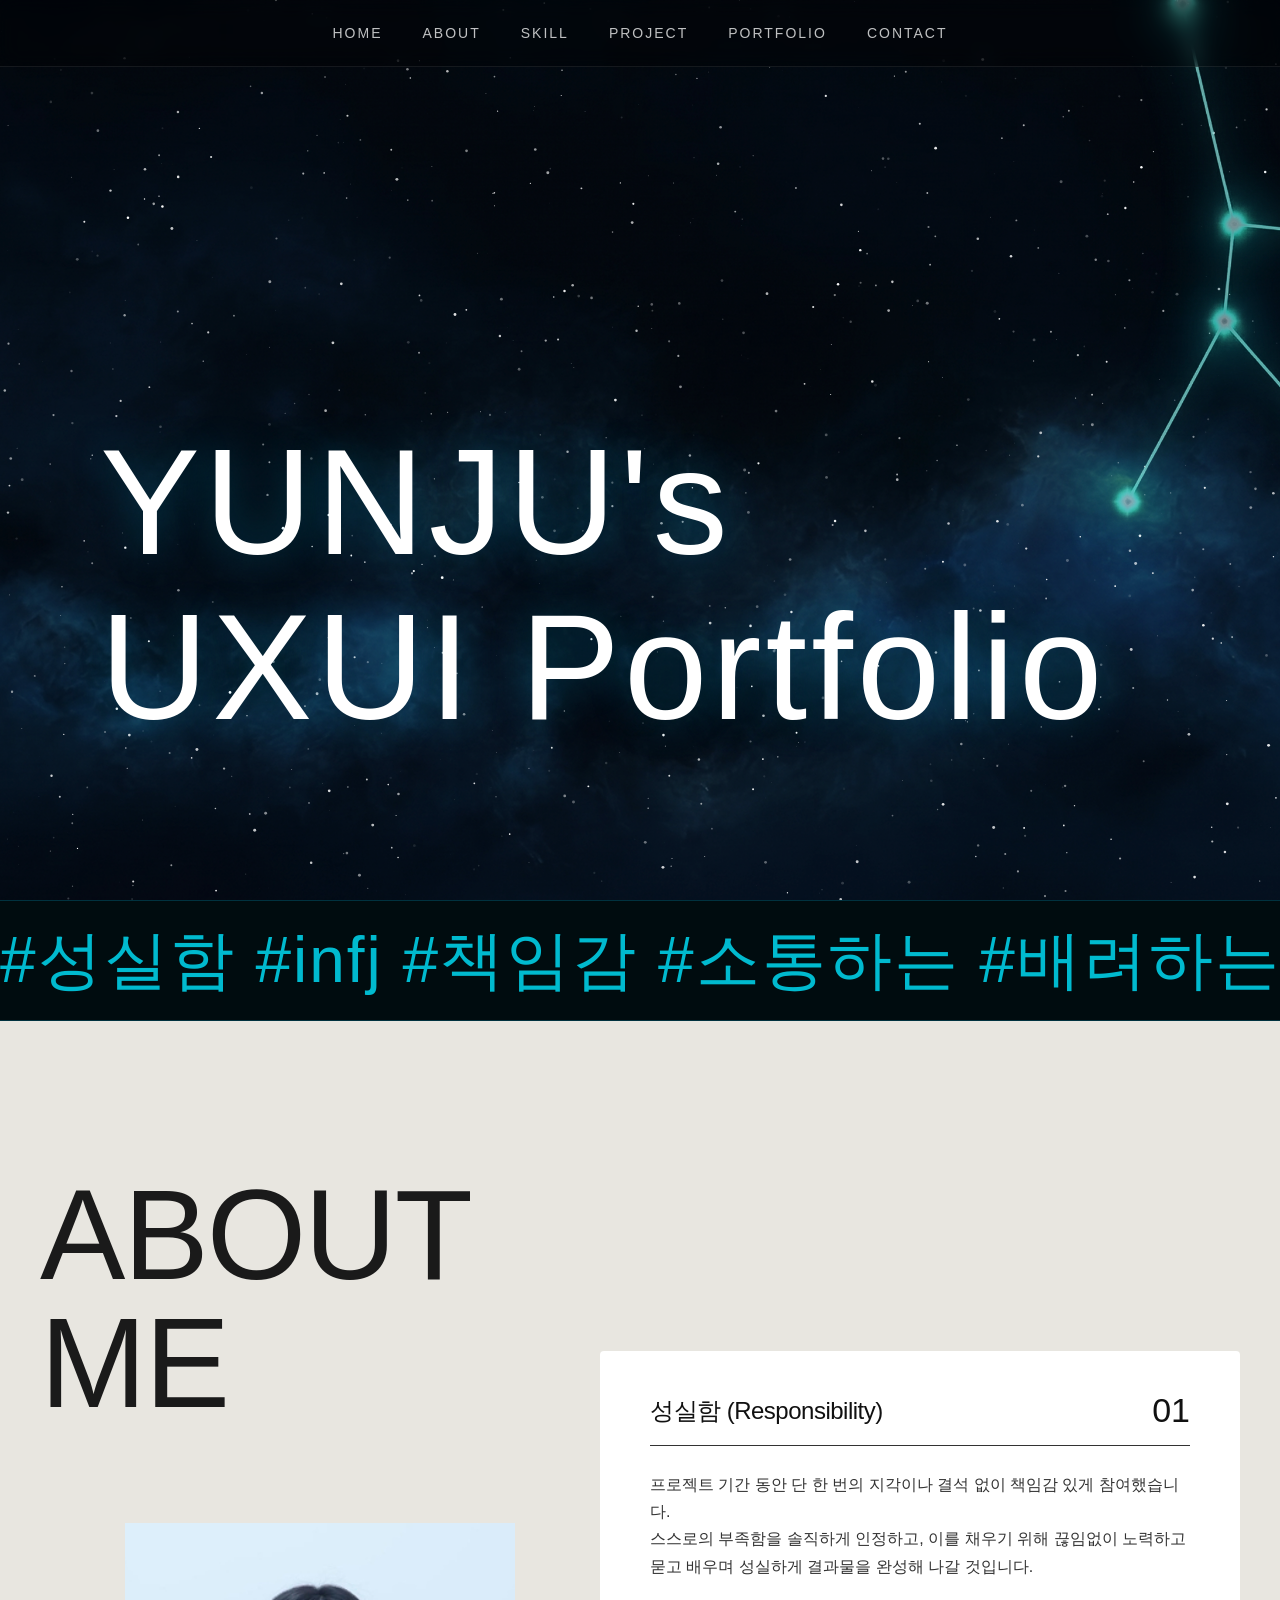
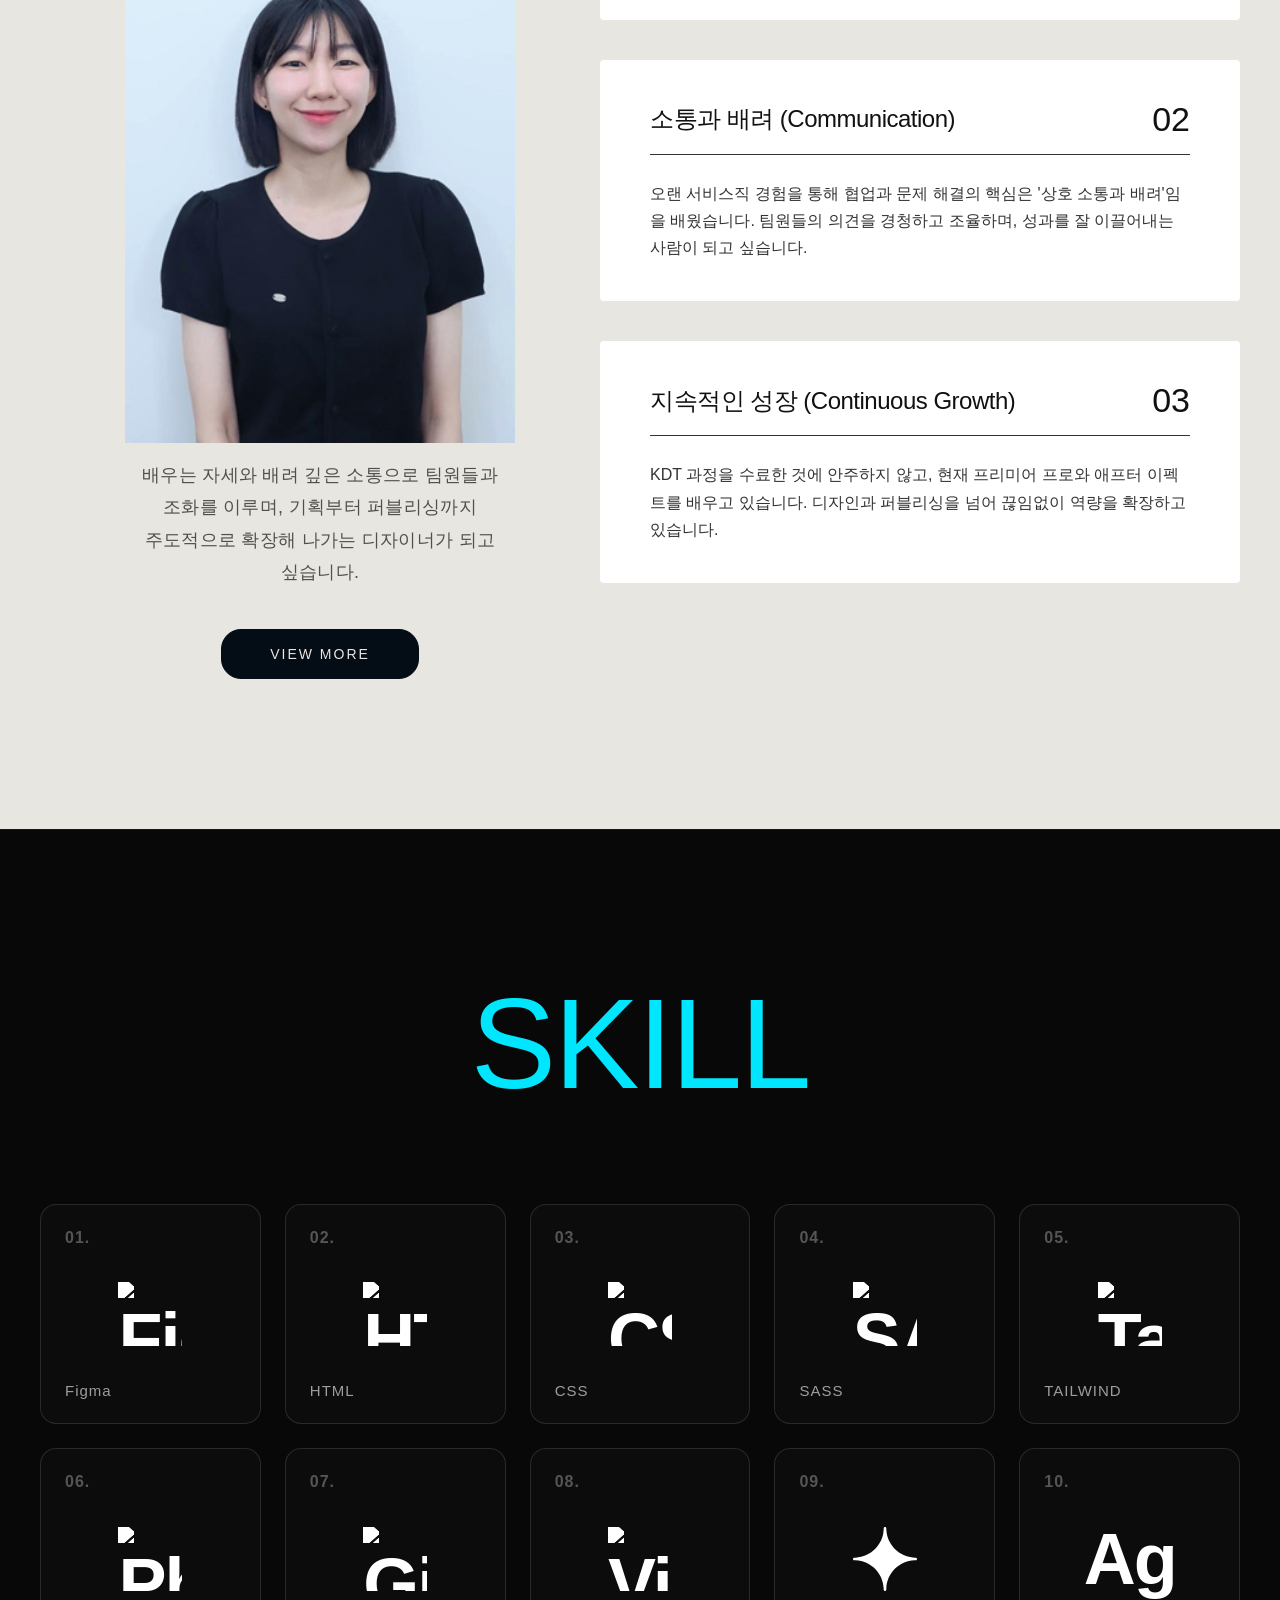
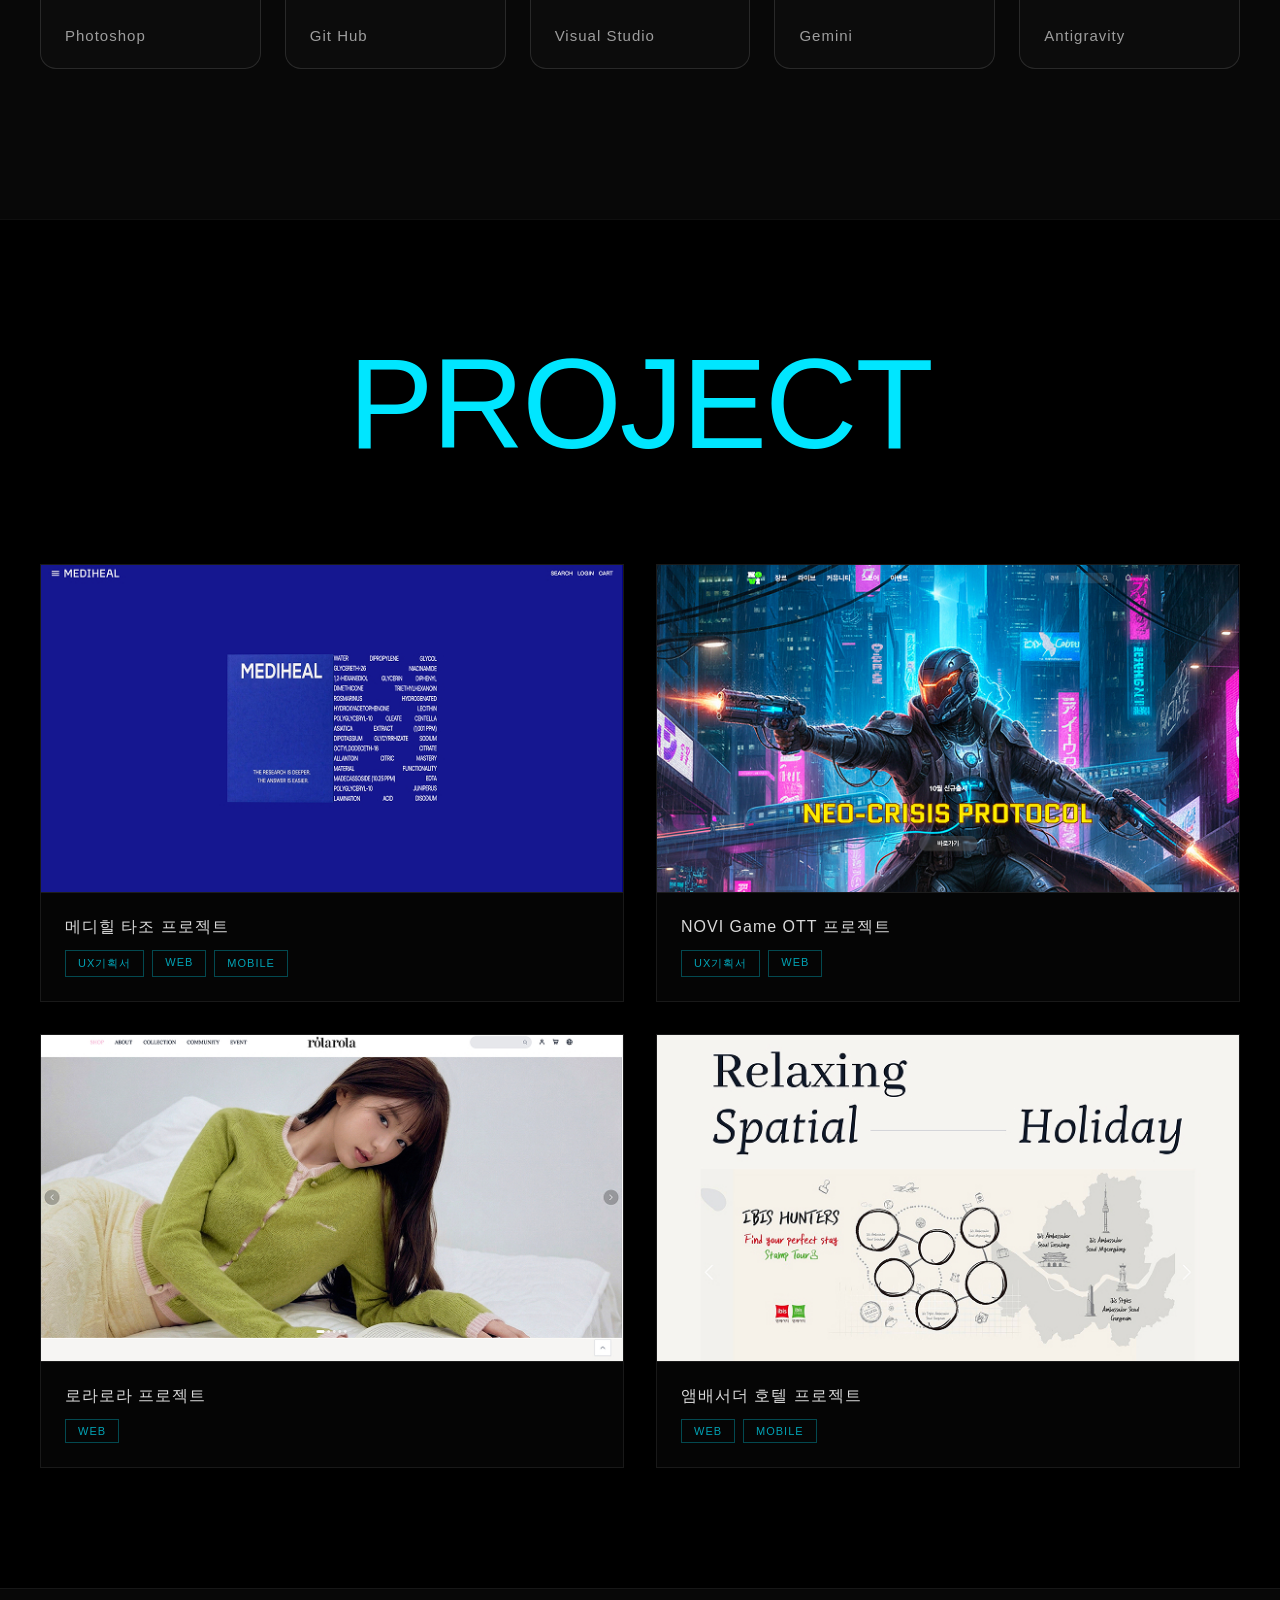
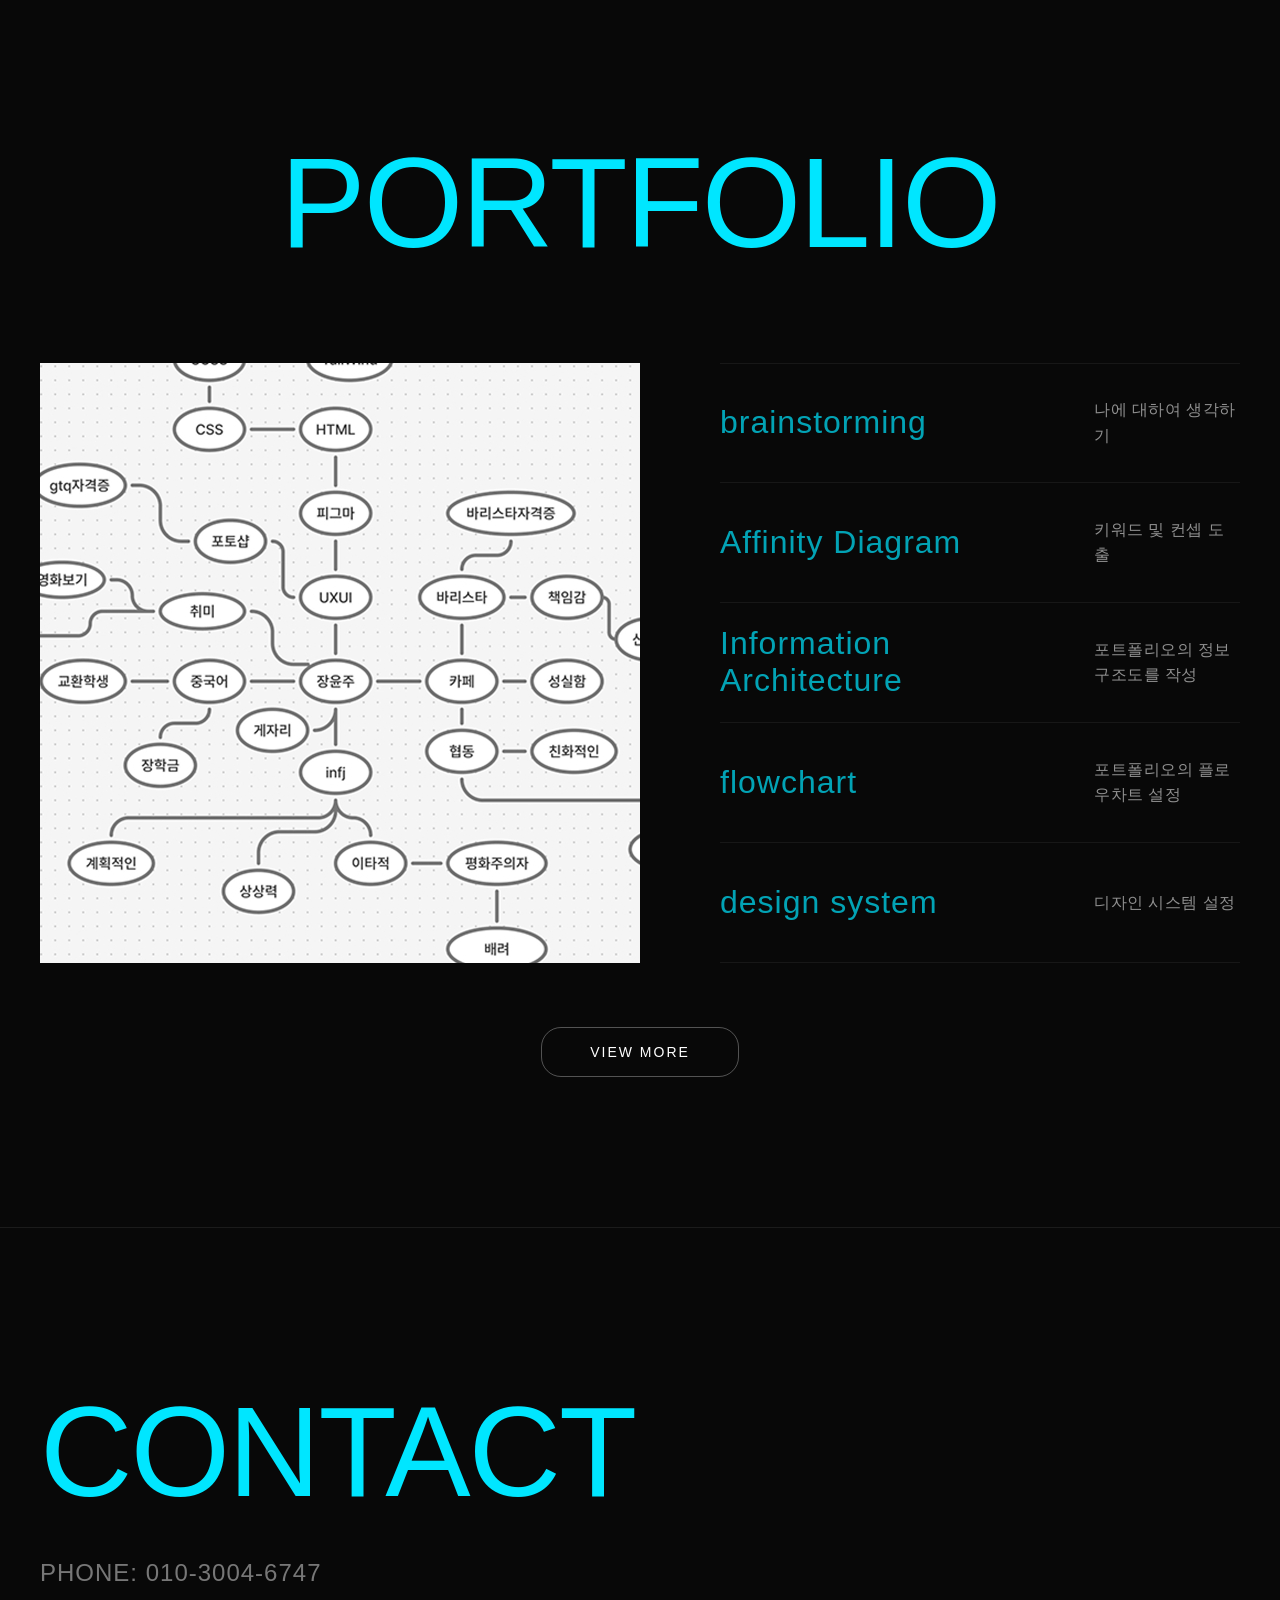
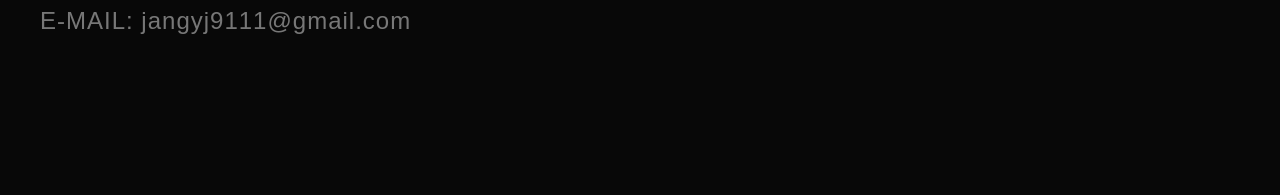
==== commit e710929b: "fix: update  UI and design details" ====
--- a/index.html
+++ b/index.html
@@ -61,7 +61,8 @@
                         <h2 class="about-title">ABOUT ME</h2>
                         <div class="profile">
                             <img src="images/main_about.jpg" alt="장윤주 프로필" class="profile-img">
-                            <p>안녕하세요! 따뜻한 변화를 꿈꾸는<br>UXUI 디자이너 장윤주입니다.</p>
+                            <p>배우는 자세와 배려 깊은 소통으로 팀원들과 조화를 이루며,
+                                기획부터 퍼블리싱까지 주도적으로 확장해 나가는 디자이너가 되고 싶습니다.</p>
                             <a href="pages/about.html" class="btn-about">view more</a>
                         </div>
                     </div>
--- a/asset/style.css
+++ b/asset/style.css
@@ -230,11 +230,13 @@
 }
 
 .profile p {
-    font-size: 13px;
+    font-size: 18px;
     color: rgba(0, 0, 0, 0.65);
     line-height: 1.8;
     text-align: center;
     letter-spacing: 0.3px;
+    width: 390px;
+    word-break: keep-all;
 }
 
 /* view more 버튼 — 라인 스타일 (btn-more와 동일한 규격) */
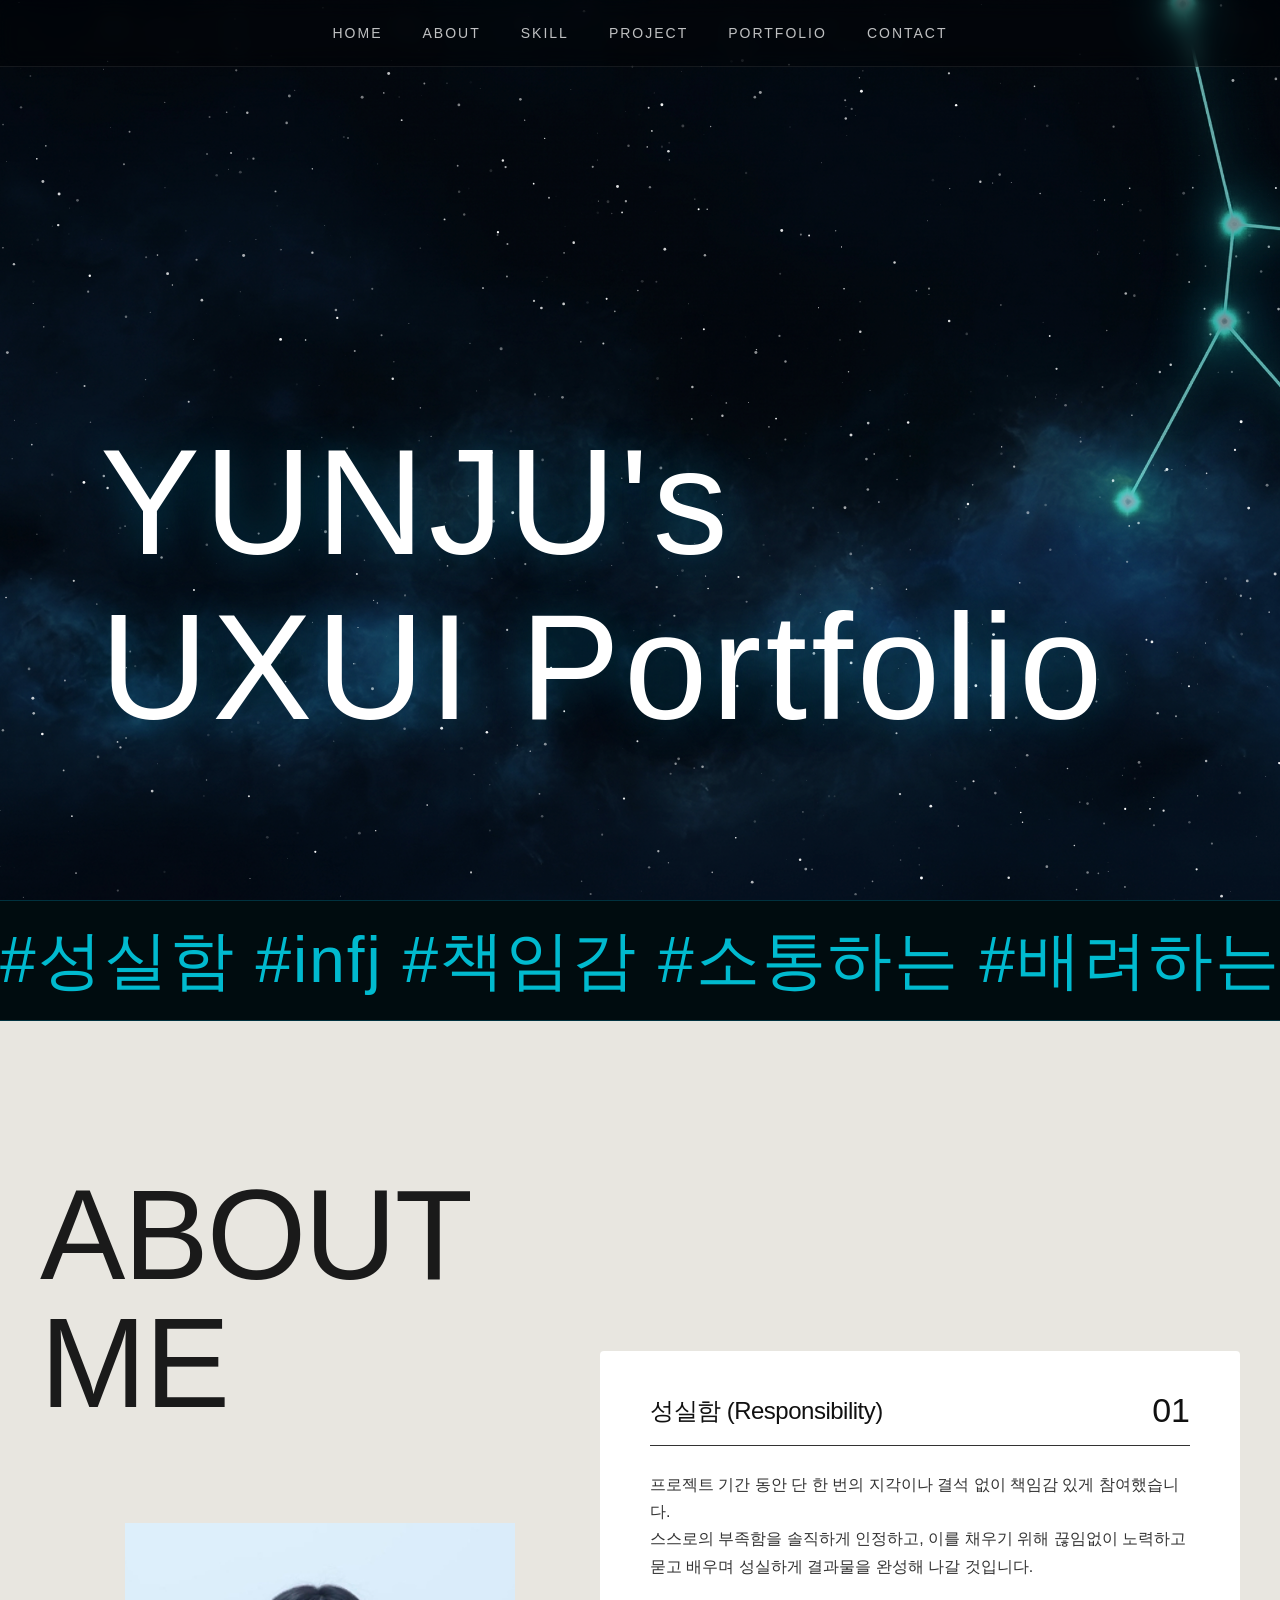
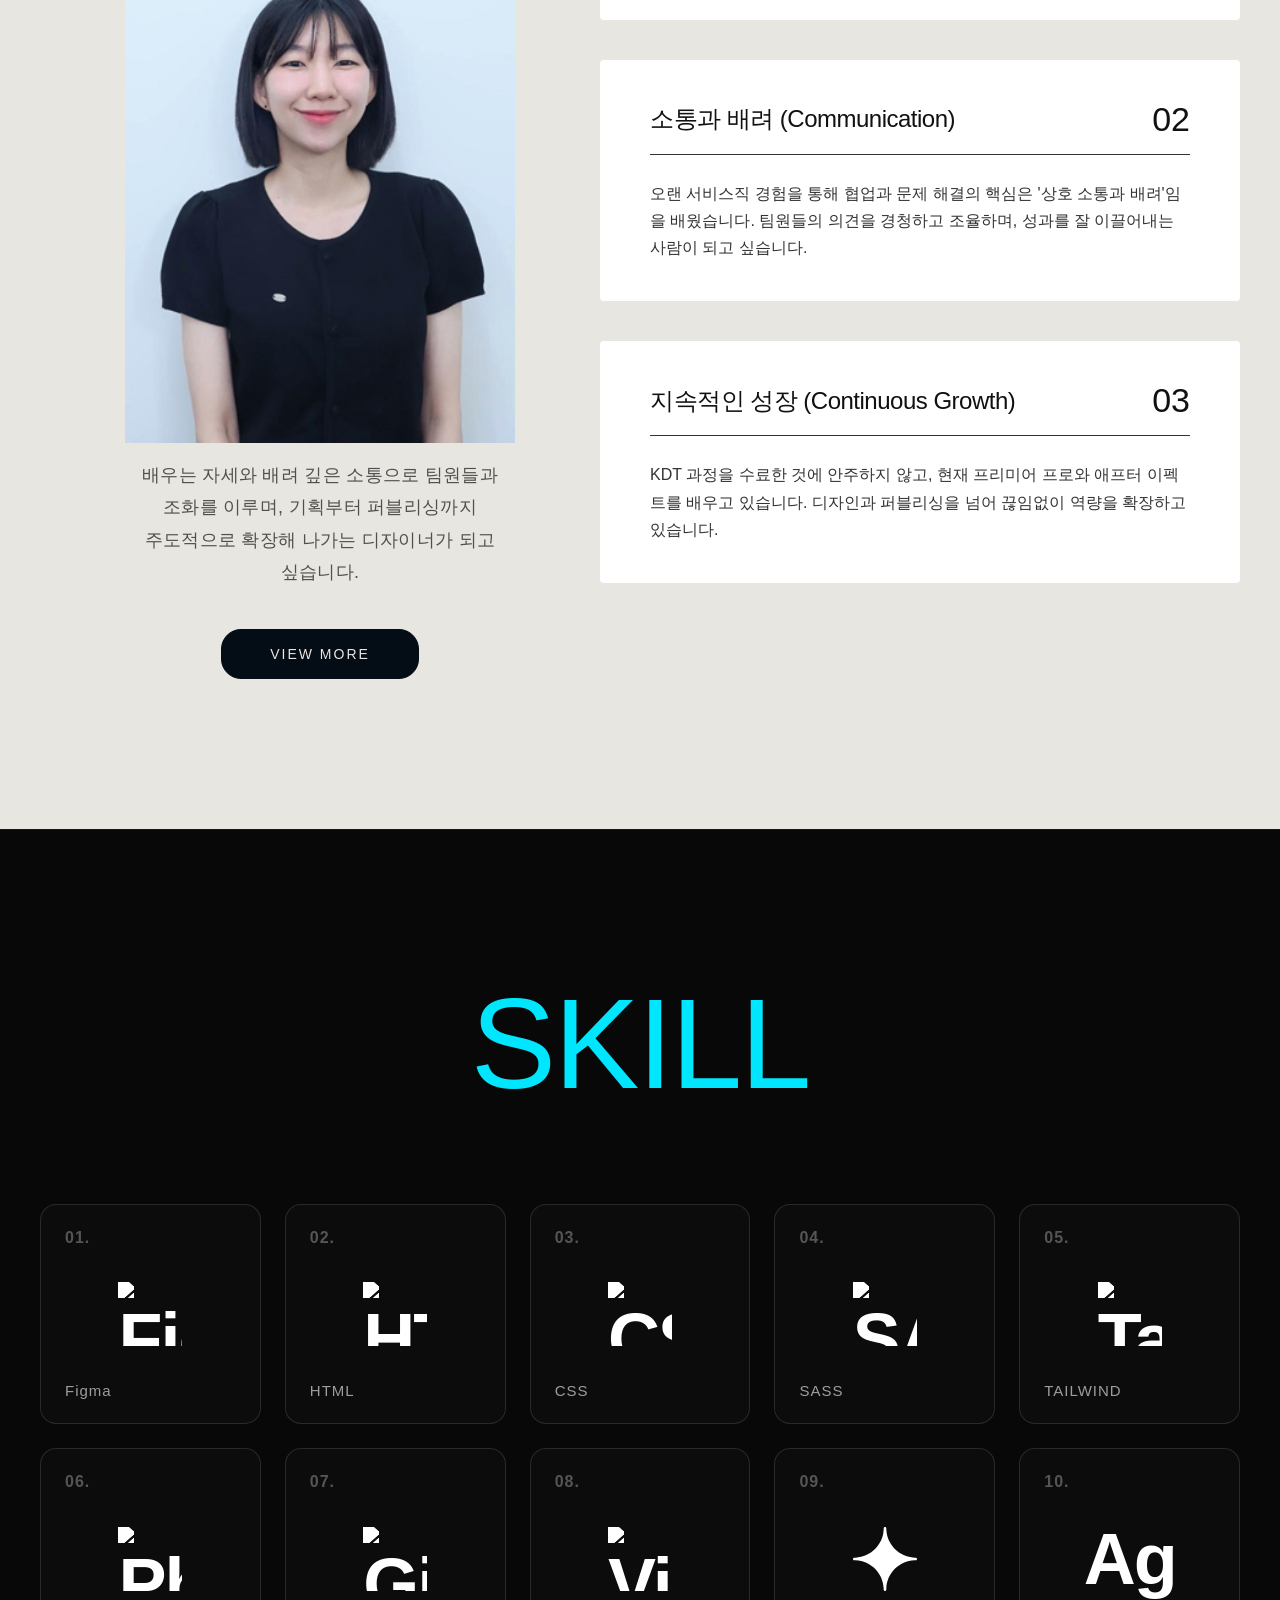
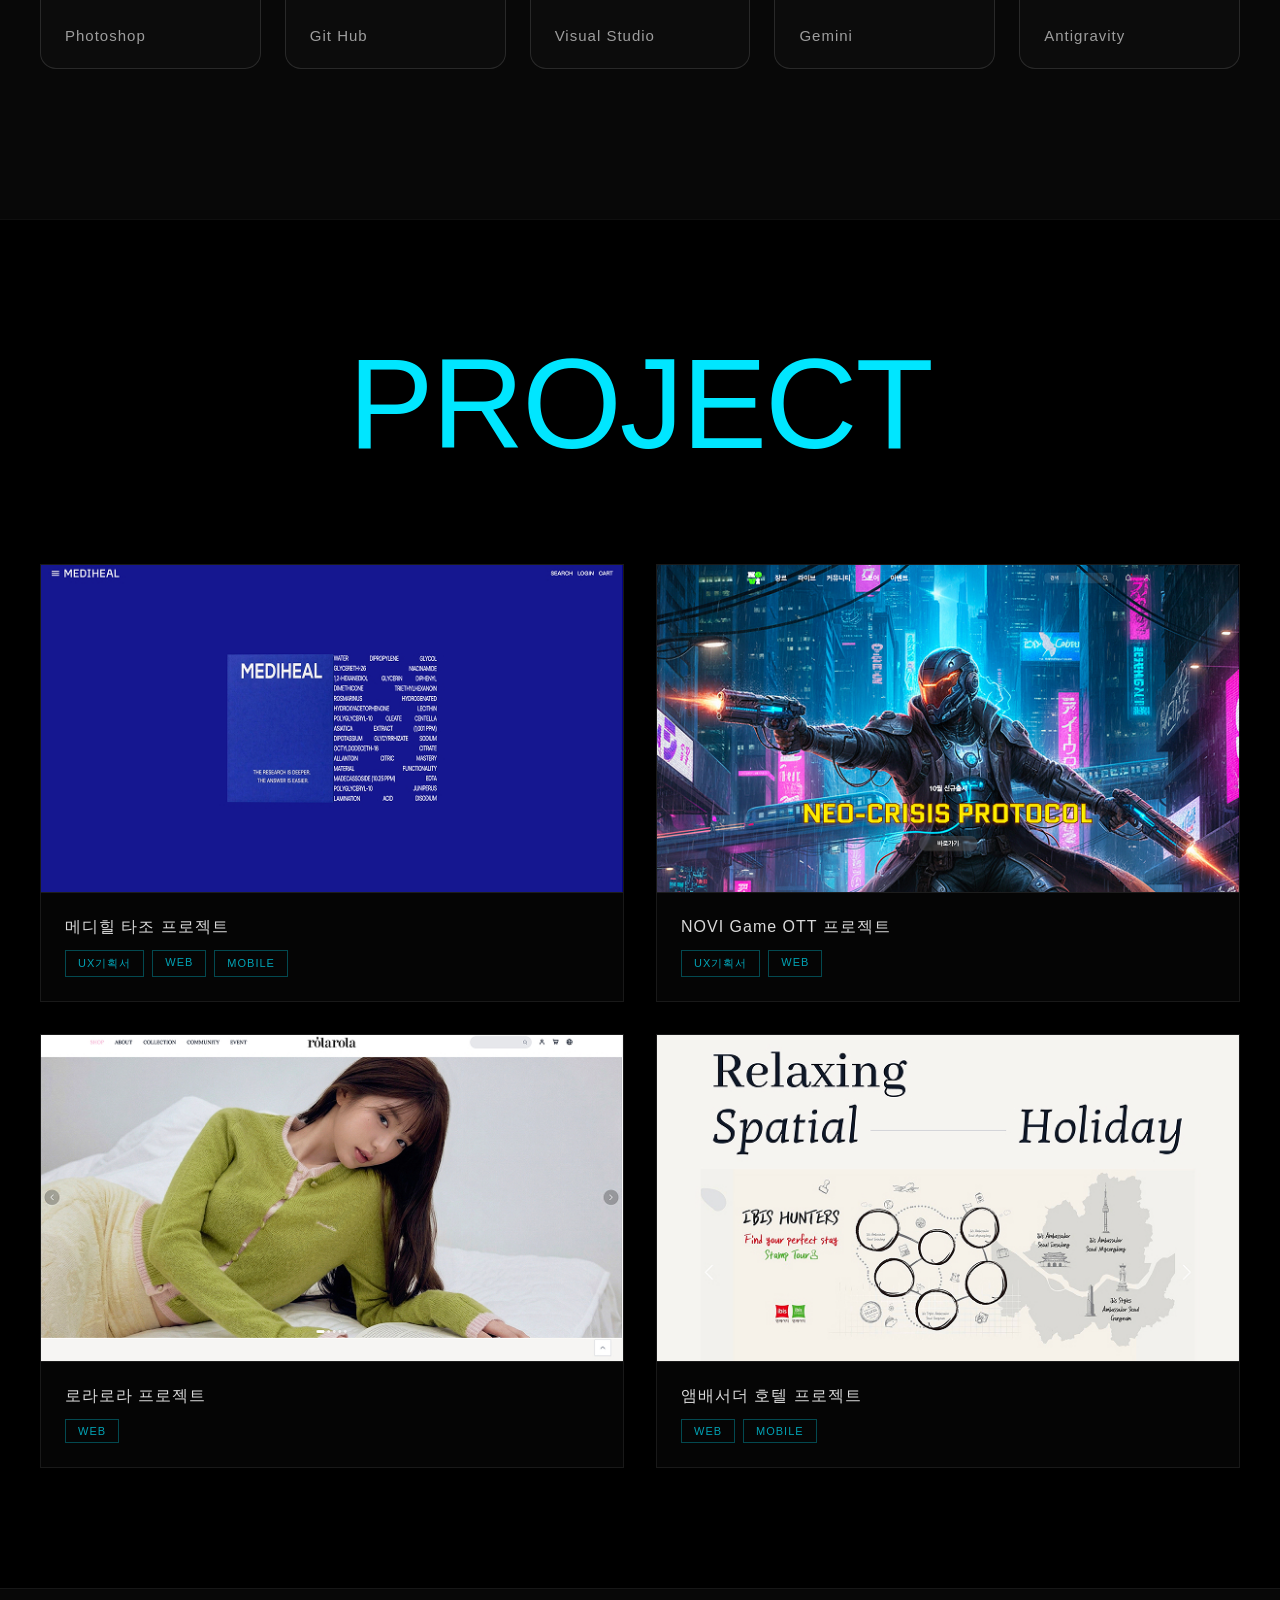
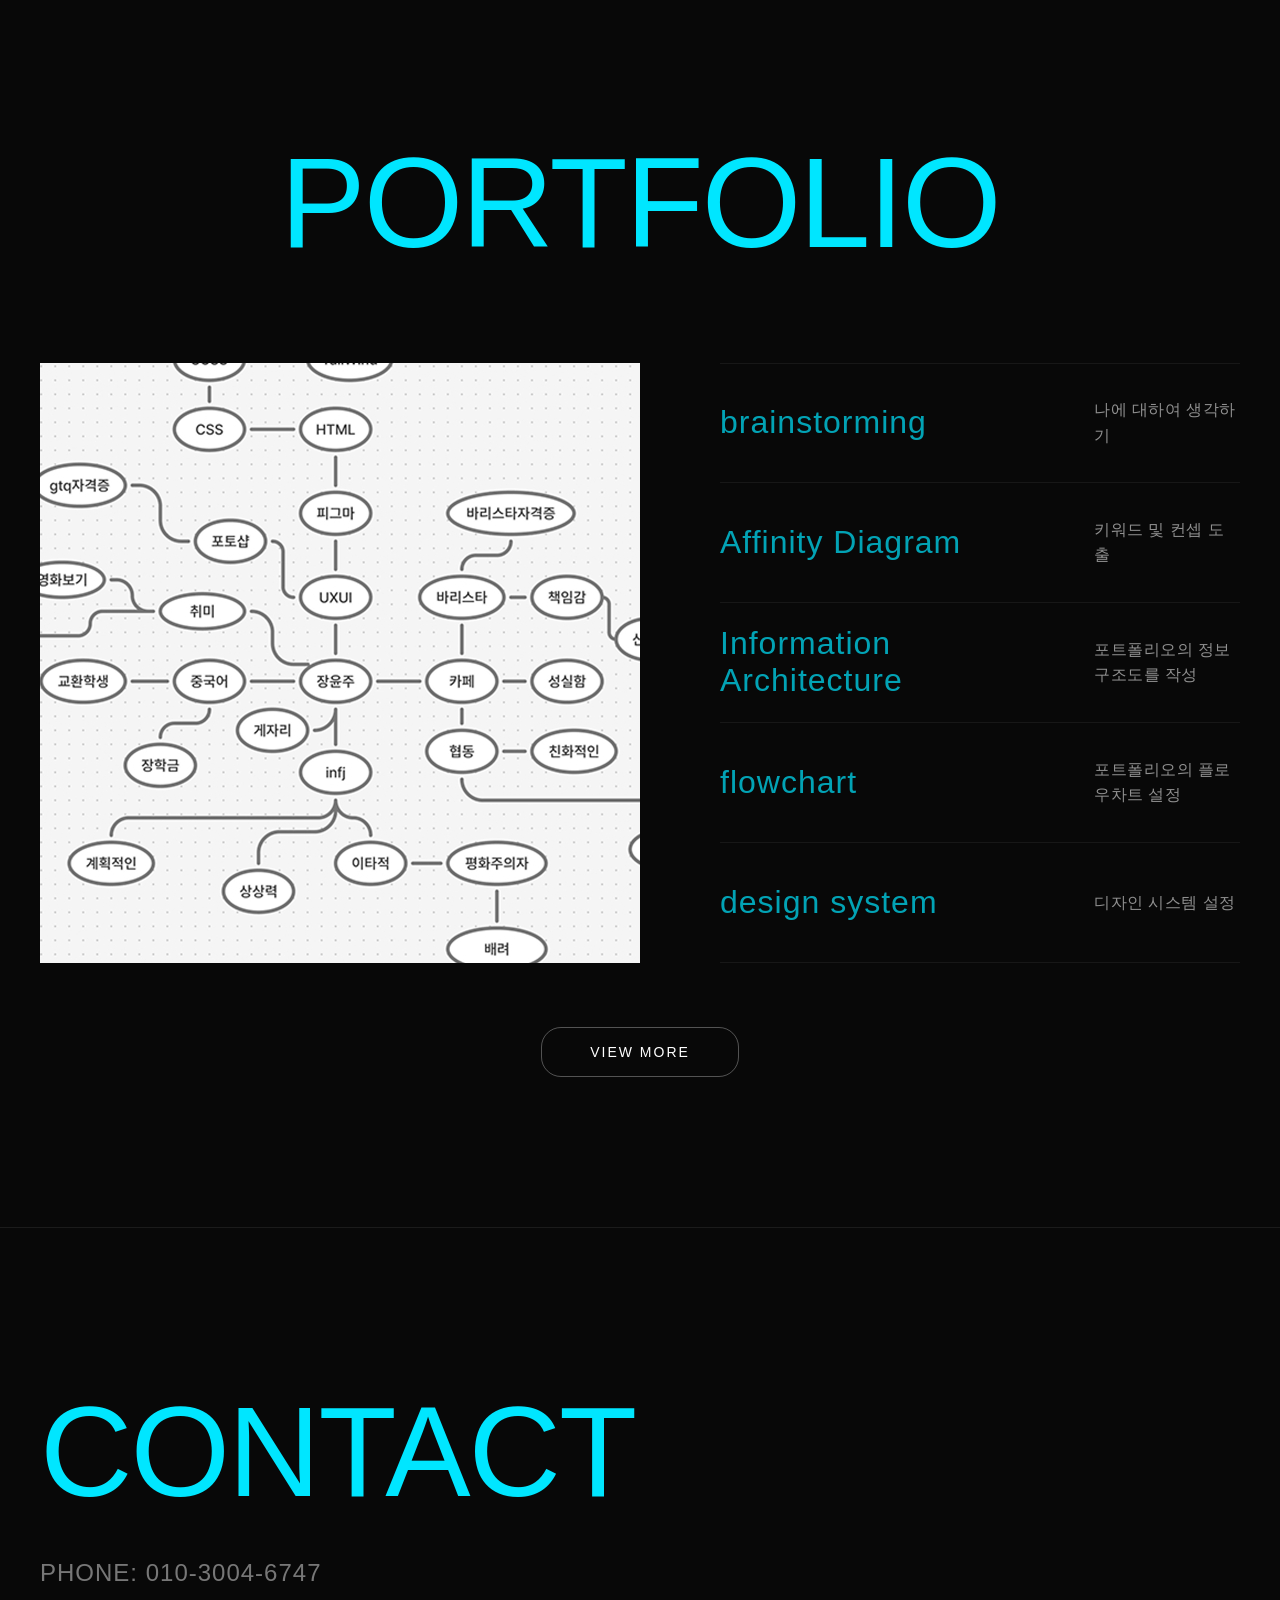
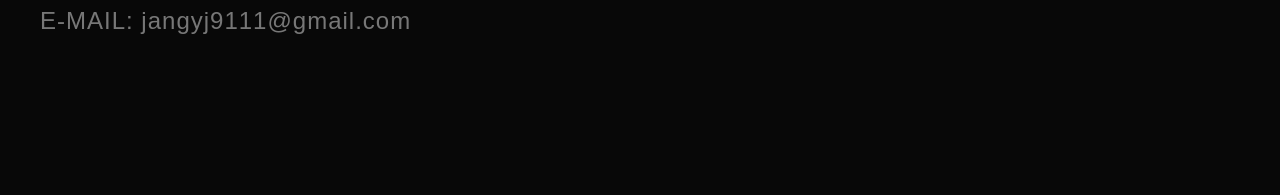
==== commit 40a6d73d: "fix: update  UI and design details" ====
--- a/index.html
+++ b/index.html
@@ -185,14 +185,14 @@
                     <div class="pj-card">
                         <div class="pj-img"><img src="./images/project_img01.jpg" alt="메디힐 타조"></div>
                         <h3>메디힐 타조 프로젝트</h3>
-                        <div class="tags"><span>UX기획서</span><a href="https://mediheal-tazo.vercel.app/"
+                        <div class="tags"><a href="https://www.figma.com/proto/mEK5VBtKdCGiB9KGxbinGe/UI--%EB%B3%B5%EC%82%AC-?node-id=5579-8668&t=dceI5TloEGkCFoJC-1&scaling=contain&content-scaling=fixed&page-id=5156%3A13550" target="_blank">UX기획서</a><a href="https://mediheal-tazo.vercel.app/"
                                 target="_blank">WEB</a><button class="tag-mobile-btn"
                                 onclick="openMobileModal('https://mediheal-tazo.vercel.app/')">MOBILE</button></div>
                     </div>
                     <div class="pj-card">
                         <div class="pj-img"><img src="./images/project_img02.jpg" alt="NOVI Game OTT"></div>
                         <h3>NOVI Game OTT 프로젝트</h3>
-                        <div class="tags"><span>UX기획서</span><a href="https://novi-game-ott-obdc.vercel.app/"
+                        <div class="tags"><a href="https://www.figma.com/proto/hn3mcTfjTF79c9Glt3Zl6d/%EC%9D%B4%EC%A0%A0_FE_%EB%85%B8%EB%B9%84%EA%B8%B0%ED%9A%8D--%EB%B3%B5%EC%82%AC-?page-id=1417%3A36198&node-id=1417-36740&viewport=149%2C213%2C0.05&t=xWouwQyQ34f6CPwX-1&scaling=contain&content-scaling=fixed" target="_blank">UX기획서</a><a href="https://novi-game-ott-obdc.vercel.app/"
                                 target="_blank">WEB</a></div>
                     </div>
                     <div class="pj-card">
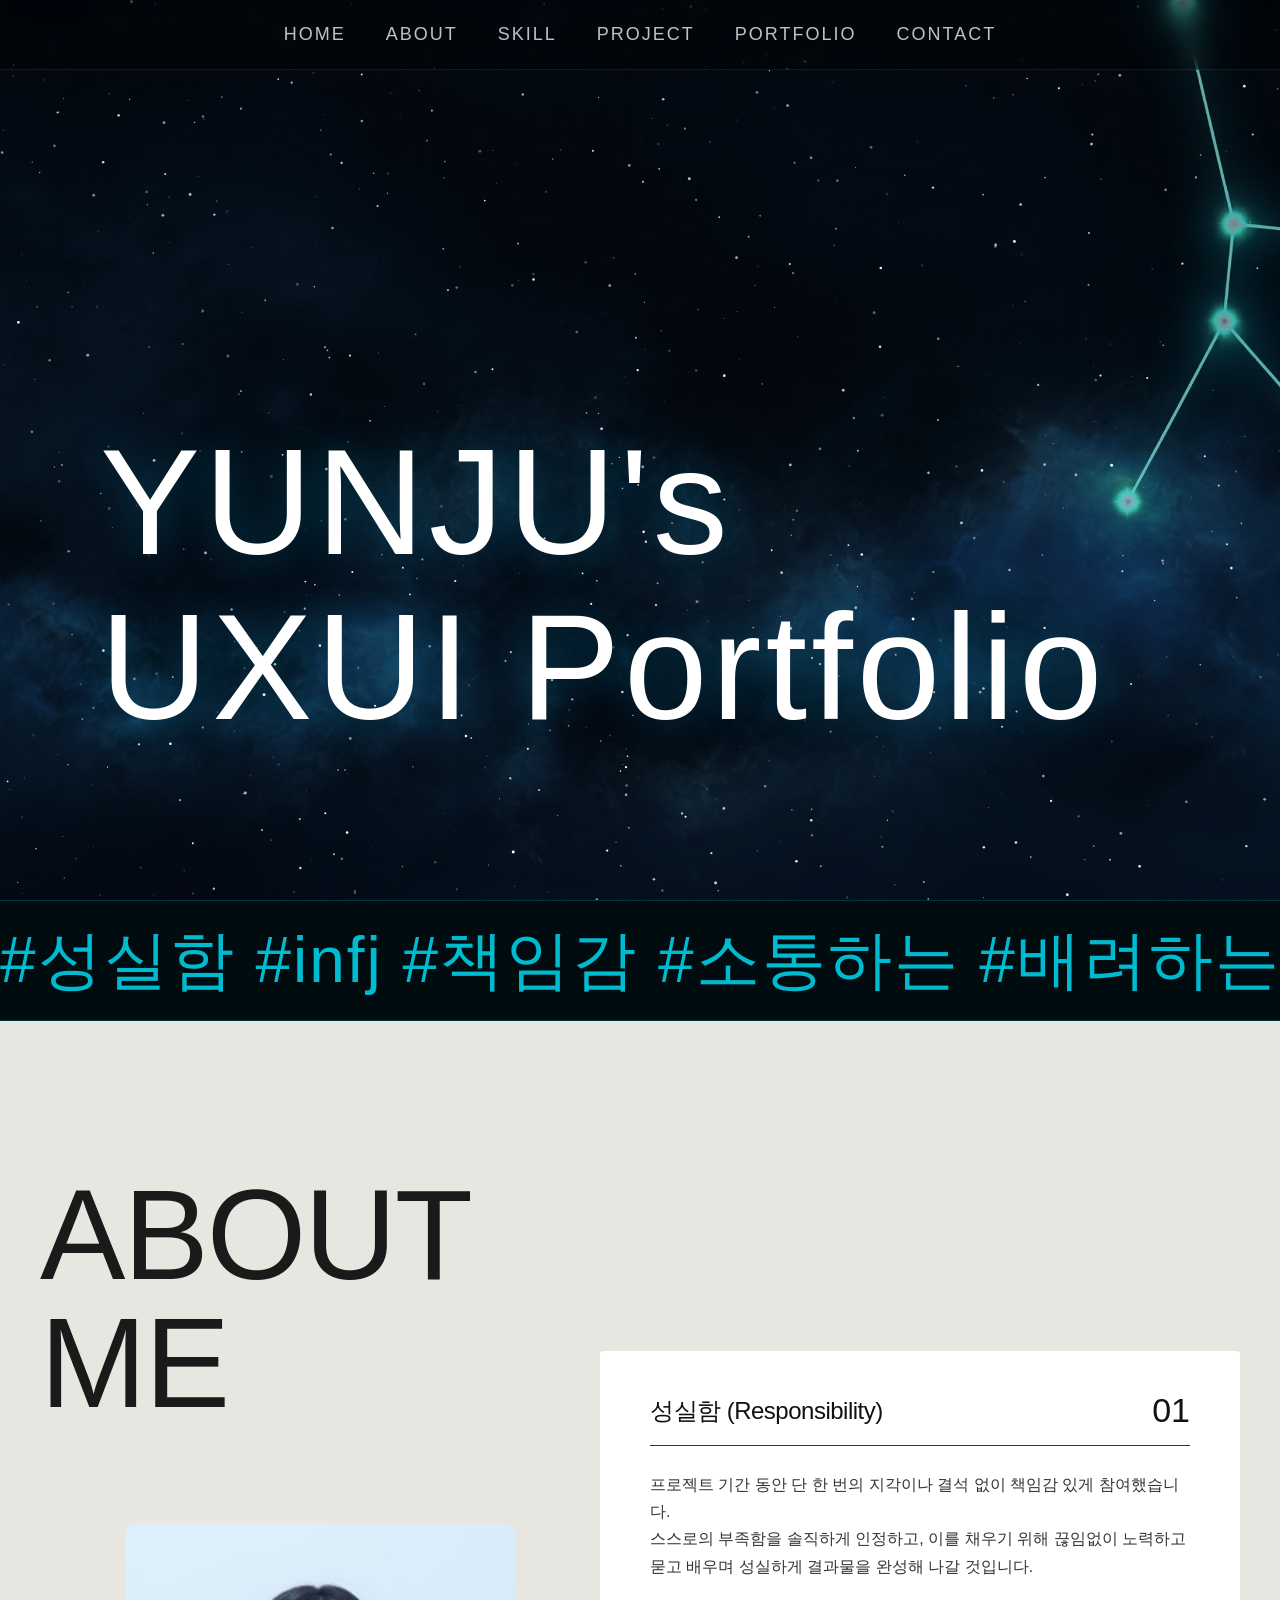
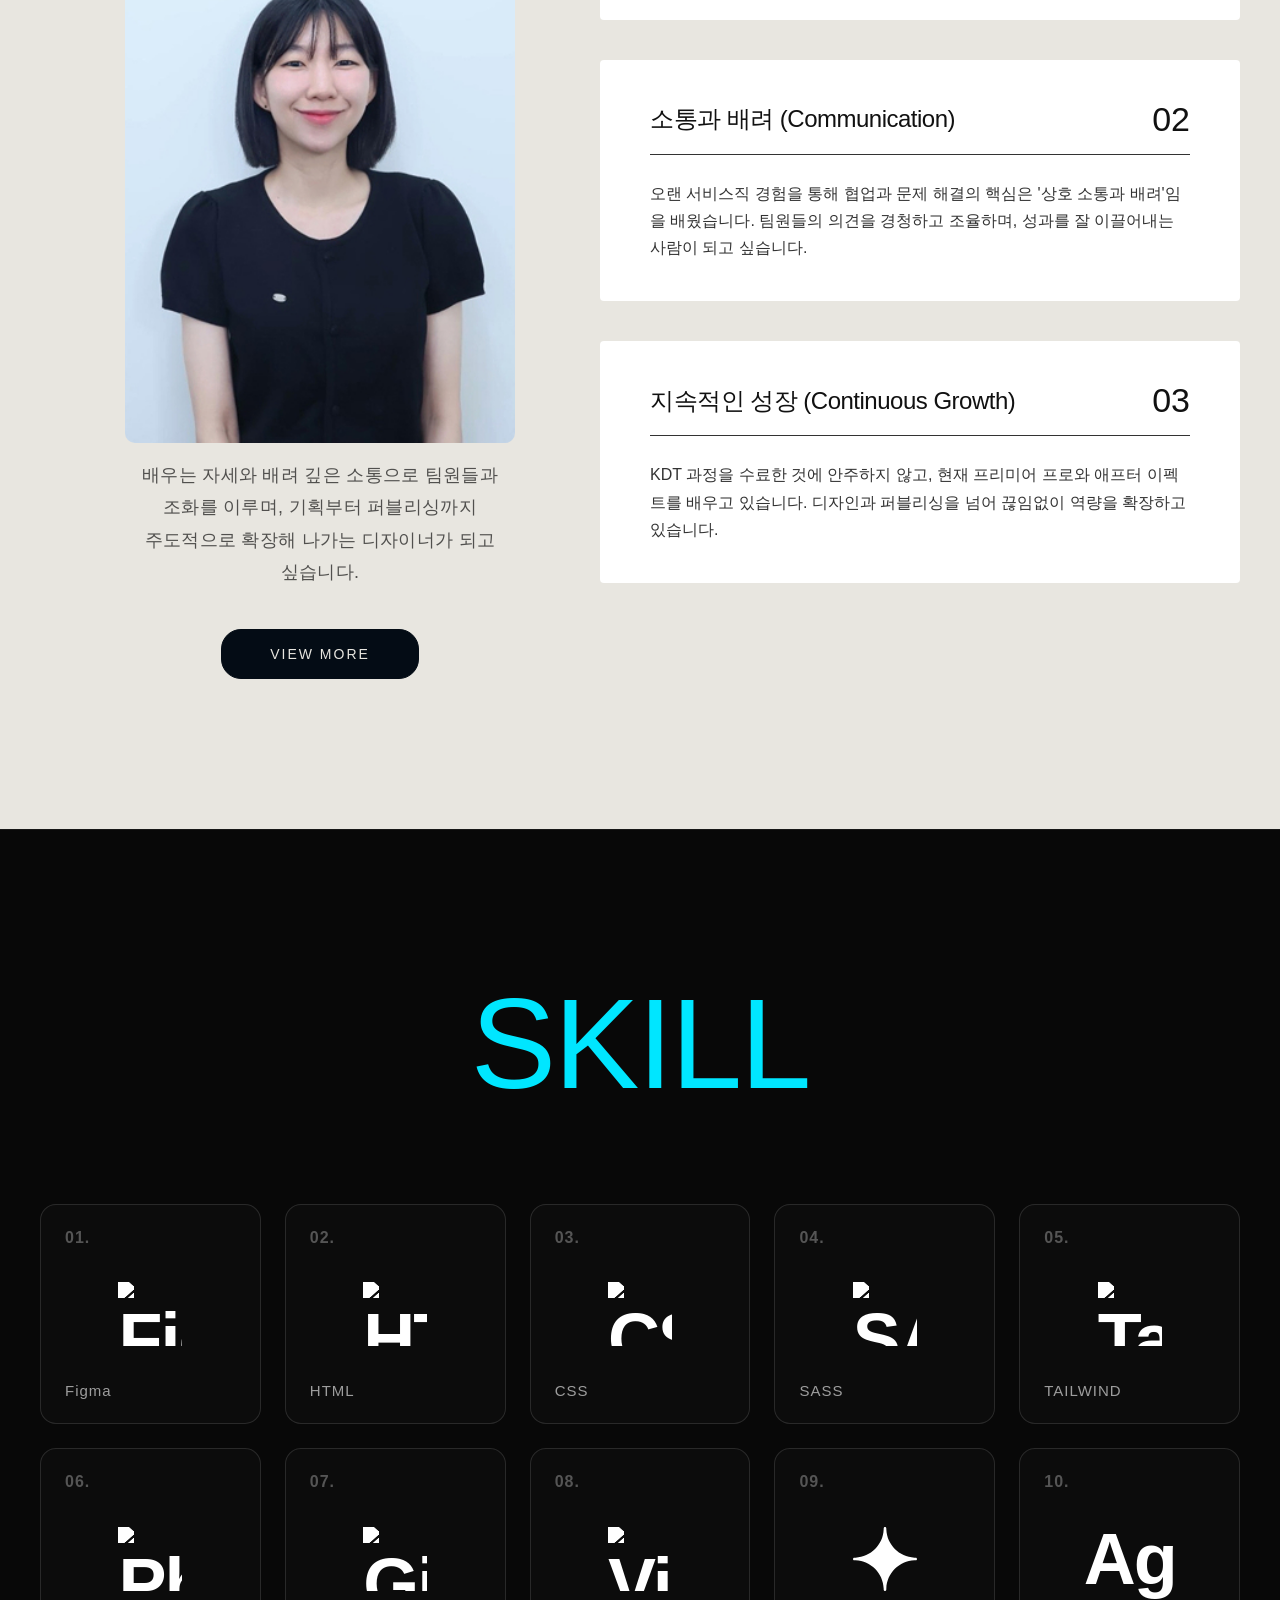
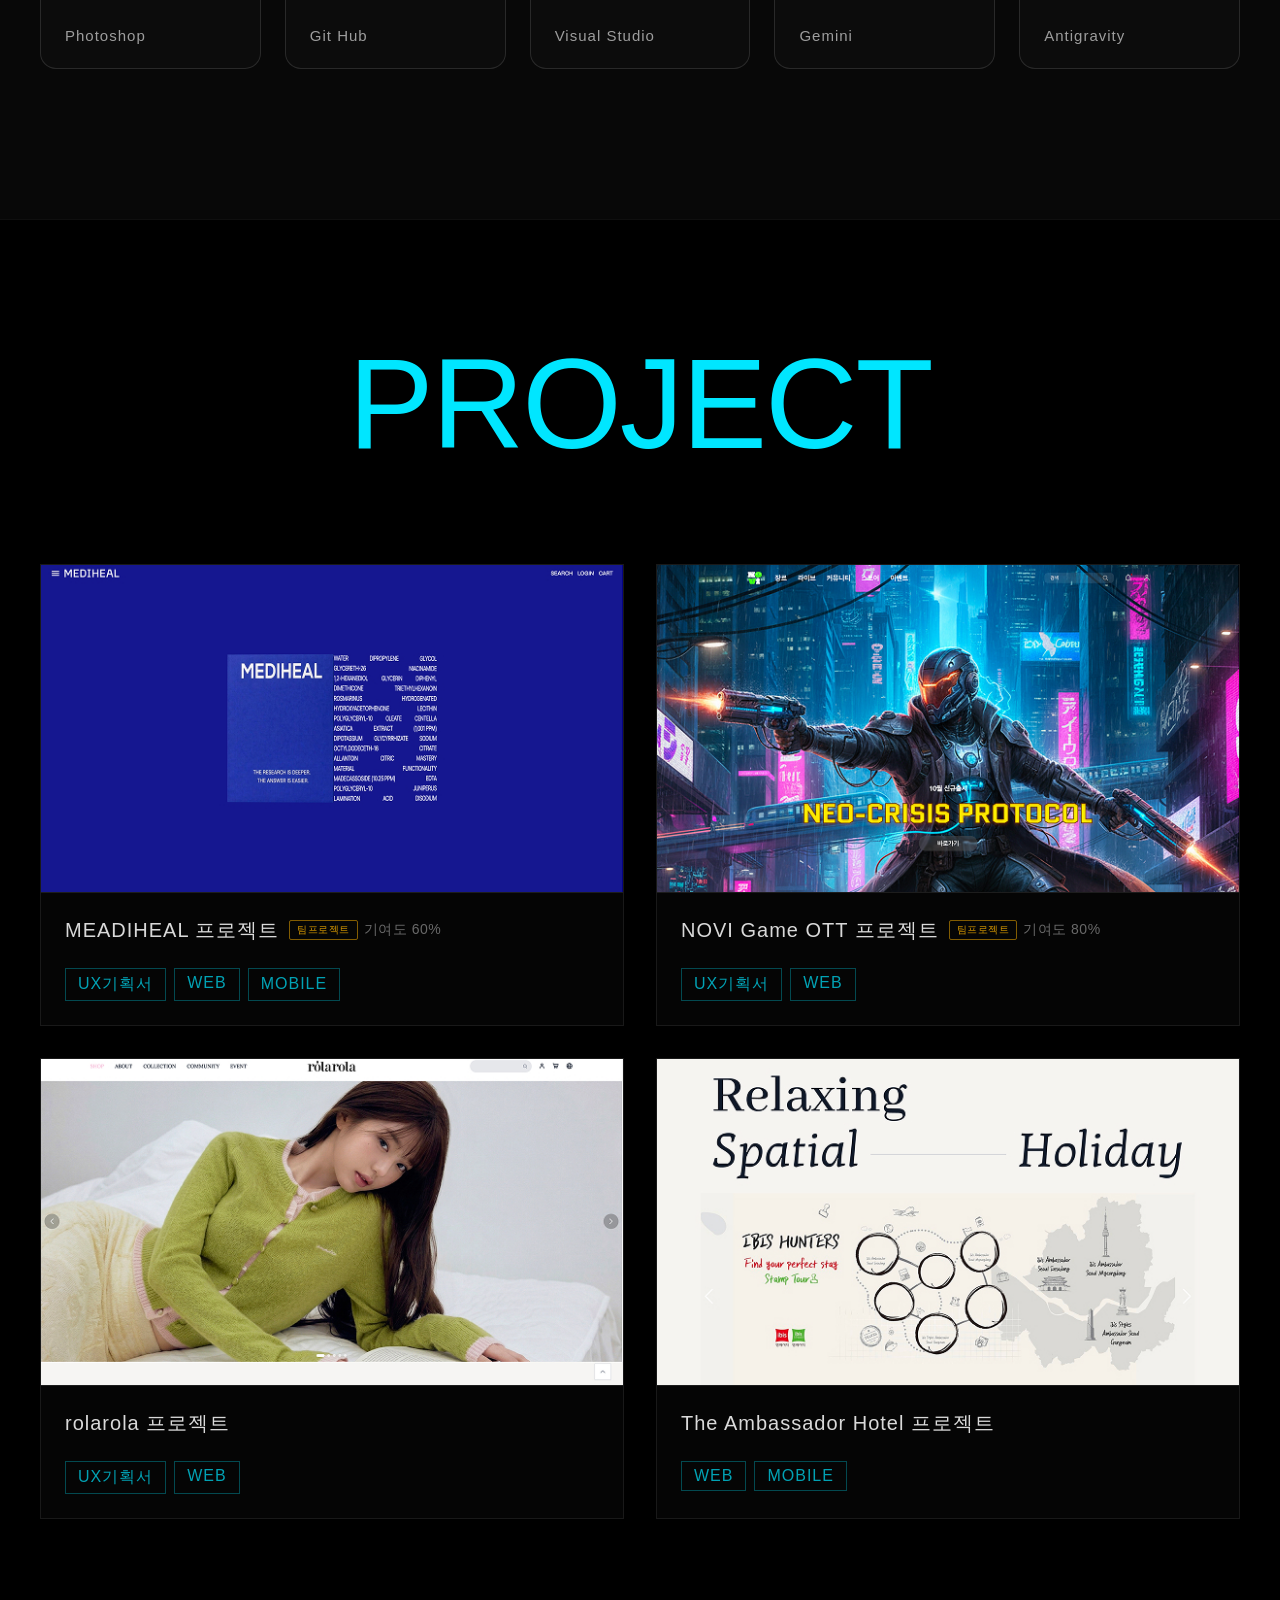
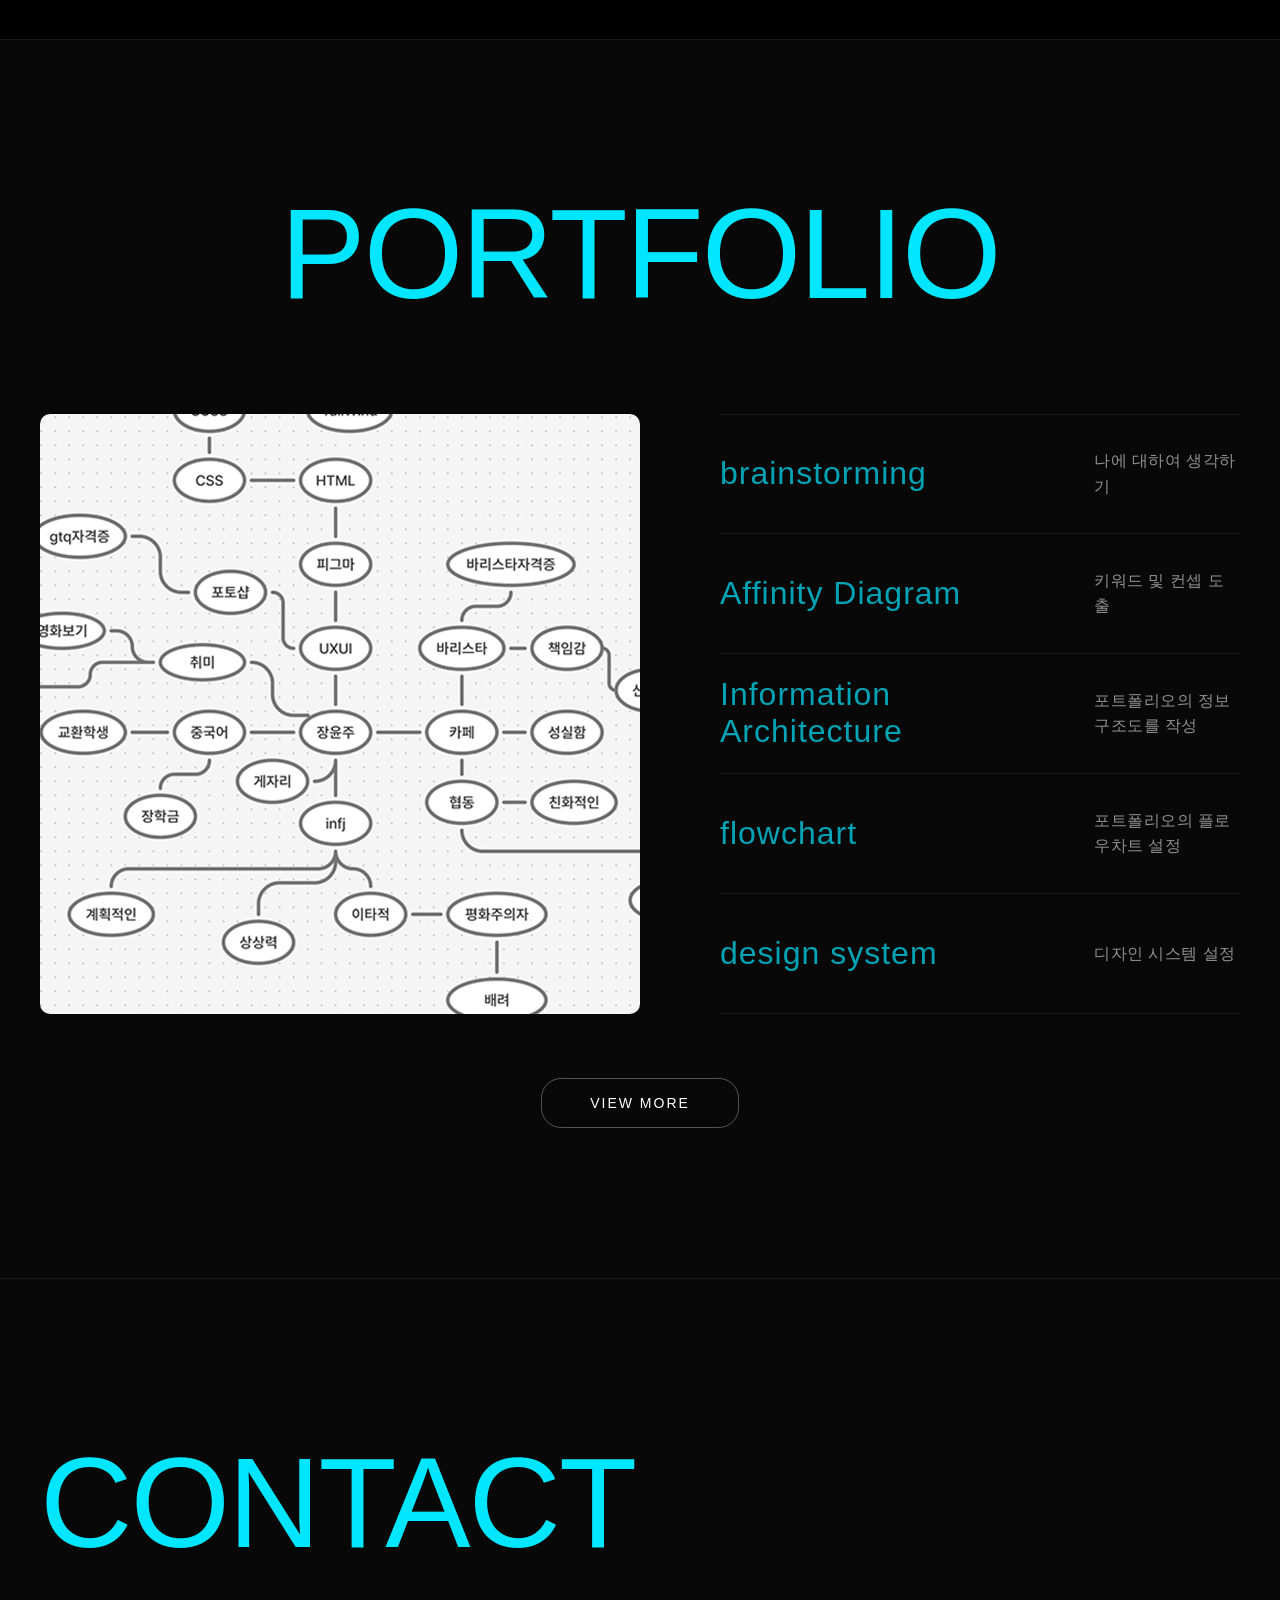
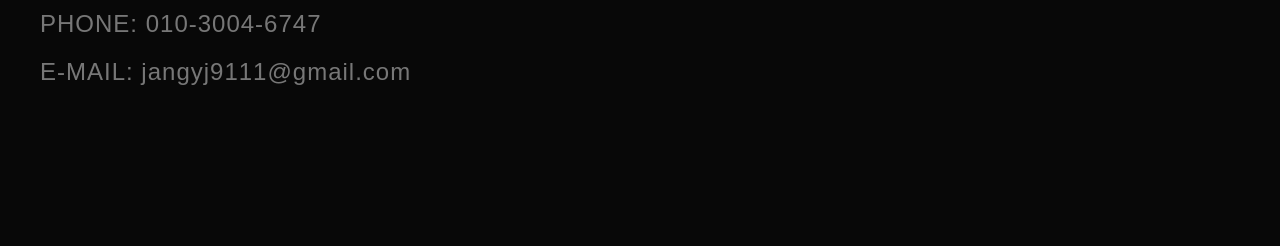
==== commit 69c178fd: "update UI and design details" ====
--- a/index.html
+++ b/index.html
@@ -184,28 +184,45 @@
                 <div class="project-list">
                     <div class="pj-card">
                         <div class="pj-img"><img src="./images/project_img01.jpg" alt="메디힐 타조"></div>
-                        <h3>메디힐 타조 프로젝트</h3>
-                        <div class="tags"><a href="https://www.figma.com/proto/mEK5VBtKdCGiB9KGxbinGe/UI--%EB%B3%B5%EC%82%AC-?node-id=5579-8668&t=dceI5TloEGkCFoJC-1&scaling=contain&content-scaling=fixed&page-id=5156%3A13550" target="_blank">UX기획서</a><a href="https://mediheal-tazo.vercel.app/"
+                        <div class="pj-title-row">
+                            <h3>MEADIHEAL 프로젝트</h3>
+                            <p class="pj-meta"><span class="pj-team">팀프로젝트</span><span class="pj-contribution">기여도
+                                    60%</span></p>
+                        </div>
+                        <div class="tags"><a
+                                href="https://www.figma.com/proto/S5nhgVoO1TgEqPn1gqU8HQ/%EC%9E%A5%ED%91%9C%EB%AA%A8%EC%9D%8C?node-id=30-2609&t=m88bkmN2gzbwNkDn-0&scaling=min-zoom&content-scaling=fixed&page-id=1%3A6202"
+                                target="_blank">UX기획서</a><a href="https://mediheal-tazo.vercel.app/"
                                 target="_blank">WEB</a><button class="tag-mobile-btn"
                                 onclick="openMobileModal('https://mediheal-tazo.vercel.app/')">MOBILE</button></div>
                     </div>
                     <div class="pj-card">
                         <div class="pj-img"><img src="./images/project_img02.jpg" alt="NOVI Game OTT"></div>
-                        <h3>NOVI Game OTT 프로젝트</h3>
-                        <div class="tags"><a href="https://www.figma.com/proto/hn3mcTfjTF79c9Glt3Zl6d/%EC%9D%B4%EC%A0%A0_FE_%EB%85%B8%EB%B9%84%EA%B8%B0%ED%9A%8D--%EB%B3%B5%EC%82%AC-?page-id=1417%3A36198&node-id=1417-36740&viewport=149%2C213%2C0.05&t=xWouwQyQ34f6CPwX-1&scaling=contain&content-scaling=fixed" target="_blank">UX기획서</a><a href="https://novi-game-ott-obdc.vercel.app/"
+                        <div class="pj-title-row">
+                            <h3>NOVI Game OTT 프로젝트</h3>
+                            <p class="pj-meta"><span class="pj-team">팀프로젝트</span><span class="pj-contribution">기여도
+                                    80%</span></p>
+                        </div>
+                        <div class="tags"><a
+                                href="https://www.figma.com/proto/S5nhgVoO1TgEqPn1gqU8HQ/%EC%9E%A5%ED%91%9C%EB%AA%A8%EC%9D%8C?page-id=1%3A205&node-id=21-2362&viewport=175%2C255%2C0.19&t=HY8FsiFKzxtblqxo-1&scaling=min-zoom&content-scaling=fixed"
+                                target="_blank">UX기획서</a><a href="https://novi-game-ott-obdc.vercel.app/"
                                 target="_blank">WEB</a></div>
                     </div>
                     <div class="pj-card">
                         <div class="pj-img"><img src="./images/project_img03.jpg" alt="로라로라"></div>
-                        <h3>로라로라 프로젝트</h3>
-                        <div class="tags"><a href="https://rolarola.vercel.app/" target="_blank">WEB</a></div>
+                        <div class="pj-title-row">
+                            <h3>rolarola 프로젝트</h3>
+                        </div>
+                        <div class="tags"><a
+                                href="https://www.figma.com/proto/S5nhgVoO1TgEqPn1gqU8HQ/%EC%9E%A5%ED%91%9C%EB%AA%A8%EC%9D%8C?page-id=0%3A1&node-id=11-75&p=f&viewport=140%2C1644%2C0.43&t=y2GWJsdyZCW3cqKs-1&scaling=min-zoom&content-scaling=fixed"
+                                target="_blank">UX기획서</a><a href="https://rolarola.vercel.app/" target="_blank">WEB</a>
+                        </div>
                     </div>
                     <div class="pj-card">
                         <div class="pj-img"><img src="./images/project_img04.jpg" alt="앰배서더 호텔"></div>
-                        <h3>앰배서더 호텔 프로젝트</h3>
-                        <div class="tags"><a href="https://ambassador-hotel-self.vercel.app/"
+                        <h3>The Ambassador Hotel 프로젝트</h3>
+                        <div class="tags"><a href="https://ambassador-hotel-renewal.vercel.app/"
                                 target="_blank">WEB</a><button class="tag-mobile-btn"
-                                onclick="openMobileModal('https://ambassador-hotel-self.vercel.app/')">MOBILE</button>
+                                onclick="openMobileModal('https://ambassador-hotel-renewal.vercel.app/')">MOBILE</button>
                         </div>
                     </div>
                 </div>
--- a/asset/common.css
+++ b/asset/common.css
@@ -19,7 +19,7 @@
 }
 
 .gnb li a {
-    font-size: 14px;
+    font-size: 18px;
     letter-spacing: 2px;
     color: rgba(255, 255, 255, 0.75);
     transition: color 0.3s;
--- a/asset/style.css
+++ b/asset/style.css
@@ -49,7 +49,7 @@
 }
 
 .gnb li a {
-    font-size: 14px;
+    font-size: 18px;
     letter-spacing: 2px;
     color: rgba(255, 255, 255, 0.75);
     transition: color 0.3s;
@@ -104,6 +104,17 @@
     justify-content: space-between;
     padding: 0 100px 150px;
     /* 양옆 패딩 30px, 아래 패딩 80px */
+}
+
+@keyframes visualTitleUp {
+    0% {
+        opacity: 0;
+        transform: translateY(50px);
+    }
+    100% {
+        opacity: 1;
+        transform: translateY(0);
+    }
 }
 
 .txt-box h2 {
@@ -114,6 +125,9 @@
     color: #fff;
     text-shadow: 0 0 40px rgba(0, 200, 255, 0.3);
     white-space: nowrap;
+    opacity: 0;
+    animation: visualTitleUp 1.4s cubic-bezier(0.25, 0.46, 0.45, 0.94) forwards;
+    animation-delay: 0.2s; /* 페이지 로드 후 0.2초 딜레이 뒤 솟아오름 */
 }
 
 /* 게자리 별자리 PNG */
@@ -227,6 +241,7 @@
     aspect-ratio: 3 / 4;
     object-fit: cover;
     display: block;
+    border-radius: 10px; /* 프로필 이미지 라운드 10px 적용 */
 }
 
 .profile p {
@@ -276,6 +291,7 @@
     background: #ffffff;
     padding: 40px 50px;
     width: 640px;
+    min-height: 240px; /* 세 박스의 높이를 240px로 통일 */
     color: #111;
     border-radius: 4px;
 }
@@ -312,14 +328,17 @@
         opacity: 0;
         transform: translateY(120px) rotate(-6deg);
     }
+
     50% {
         opacity: 1;
         transform: translateY(-15px) rotate(3deg);
     }
+
     75% {
         opacity: 1;
         transform: translateY(8px) rotate(-1.5deg);
     }
+
     100% {
         opacity: 1;
         transform: translateY(0) rotate(0);
@@ -335,9 +354,29 @@
     animation: wobbleUp 1.8s cubic-bezier(0.25, 0.46, 0.45, 0.94) forwards;
 }
 
-.about-box:nth-child(1).wobble-reveal { animation-delay: 0.2s; }
-.about-box:nth-child(2).wobble-reveal { animation-delay: 0.5s; }
-.about-box:nth-child(3).wobble-reveal { animation-delay: 0.8s; }
+/* ========== SCROLL REVEAL (메인 공통) ========== */
+.scroll-reveal {
+    opacity: 0;
+    transform: translateY(30px);
+    transition: opacity 1.2s cubic-bezier(0.25, 0.46, 0.45, 0.94), transform 1.2s cubic-bezier(0.25, 0.46, 0.45, 0.94);
+}
+
+.scroll-reveal.is-visible {
+    opacity: 1;
+    transform: translateY(0);
+}
+
+.about-box:nth-child(1).wobble-reveal {
+    animation-delay: 0.2s;
+}
+
+.about-box:nth-child(2).wobble-reveal {
+    animation-delay: 0.5s;
+}
+
+.about-box:nth-child(3).wobble-reveal {
+    animation-delay: 0.8s;
+}
 
 .img-placeholder {
     width: 100%;
@@ -483,11 +522,47 @@
 }
 
 .pj-card h3 {
-    font-size: 16px;
+    font-size: 20px;
     font-weight: 400;
     letter-spacing: 1px;
-    padding: 24px 24px 12px;
     color: rgba(255, 255, 255, 0.85);
+    padding: 24px 24px 24px;
+}
+
+.pj-title-row {
+    display: flex;
+    align-items: center;
+    gap: 10px;
+    padding: 24px 24px 24px;
+}
+
+.pj-title-row h3 {
+    padding: 0;
+    /* pj-title-row 안에서는 padding 제거 */
+}
+
+.pj-meta {
+    display: flex;
+    align-items: center;
+    gap: 6px;
+    flex-shrink: 0;
+}
+
+.pj-team {
+    font-size: 10px;
+    letter-spacing: 0.5px;
+    padding: 2px 7px;
+    border: 1px solid rgba(255, 180, 0, 0.5);
+    color: rgba(255, 180, 0, 0.85);
+    border-radius: 2px;
+    white-space: nowrap;
+}
+
+.pj-contribution {
+    font-size: 14px;
+    letter-spacing: 0.5px;
+    color: rgba(255, 255, 255, 0.4);
+    white-space: nowrap;
 }
 
 .tags {
@@ -499,7 +574,7 @@
 .tags span,
 .tags a {
     display: inline-block;
-    font-size: 11px;
+    font-size: 16px;
     letter-spacing: 1px;
     padding: 5px 12px;
     border: 1px solid rgba(0, 230, 255, 0.3);
@@ -516,7 +591,7 @@
 /* MOBILE 버튼 — 기존 tag 스타일 + 클릭 강조 */
 .tag-mobile-btn {
     display: inline-block;
-    font-size: 11px;
+    font-size: 16px;
     font-family: 'Pretendard', 'Helvetica Neue', Arial, sans-serif;
     letter-spacing: 1px;
     padding: 5px 12px;
@@ -552,7 +627,7 @@
 
 /* 아이폰 프레임 */
 .phone-frame {
-    width: 375px;
+    width: 430px;
     height: 812px;
     background: #1a1a1a;
     border: 12px solid #111;
@@ -585,6 +660,7 @@
         opacity: 0;
         transform: scale(0.85) translateY(30px);
     }
+
     to {
         opacity: 1;
         transform: scale(1) translateY(0);
@@ -639,6 +715,10 @@
     flex: 0 0 600px;
 }
 
+.proc-img img {
+    border-radius: 10px; /* 포트폴리오 전시 이미지 라운드 10px 적용 */
+}
+
 .proc-img .img-placeholder {
     width: 100%;
     aspect-ratio: 1 / 1;
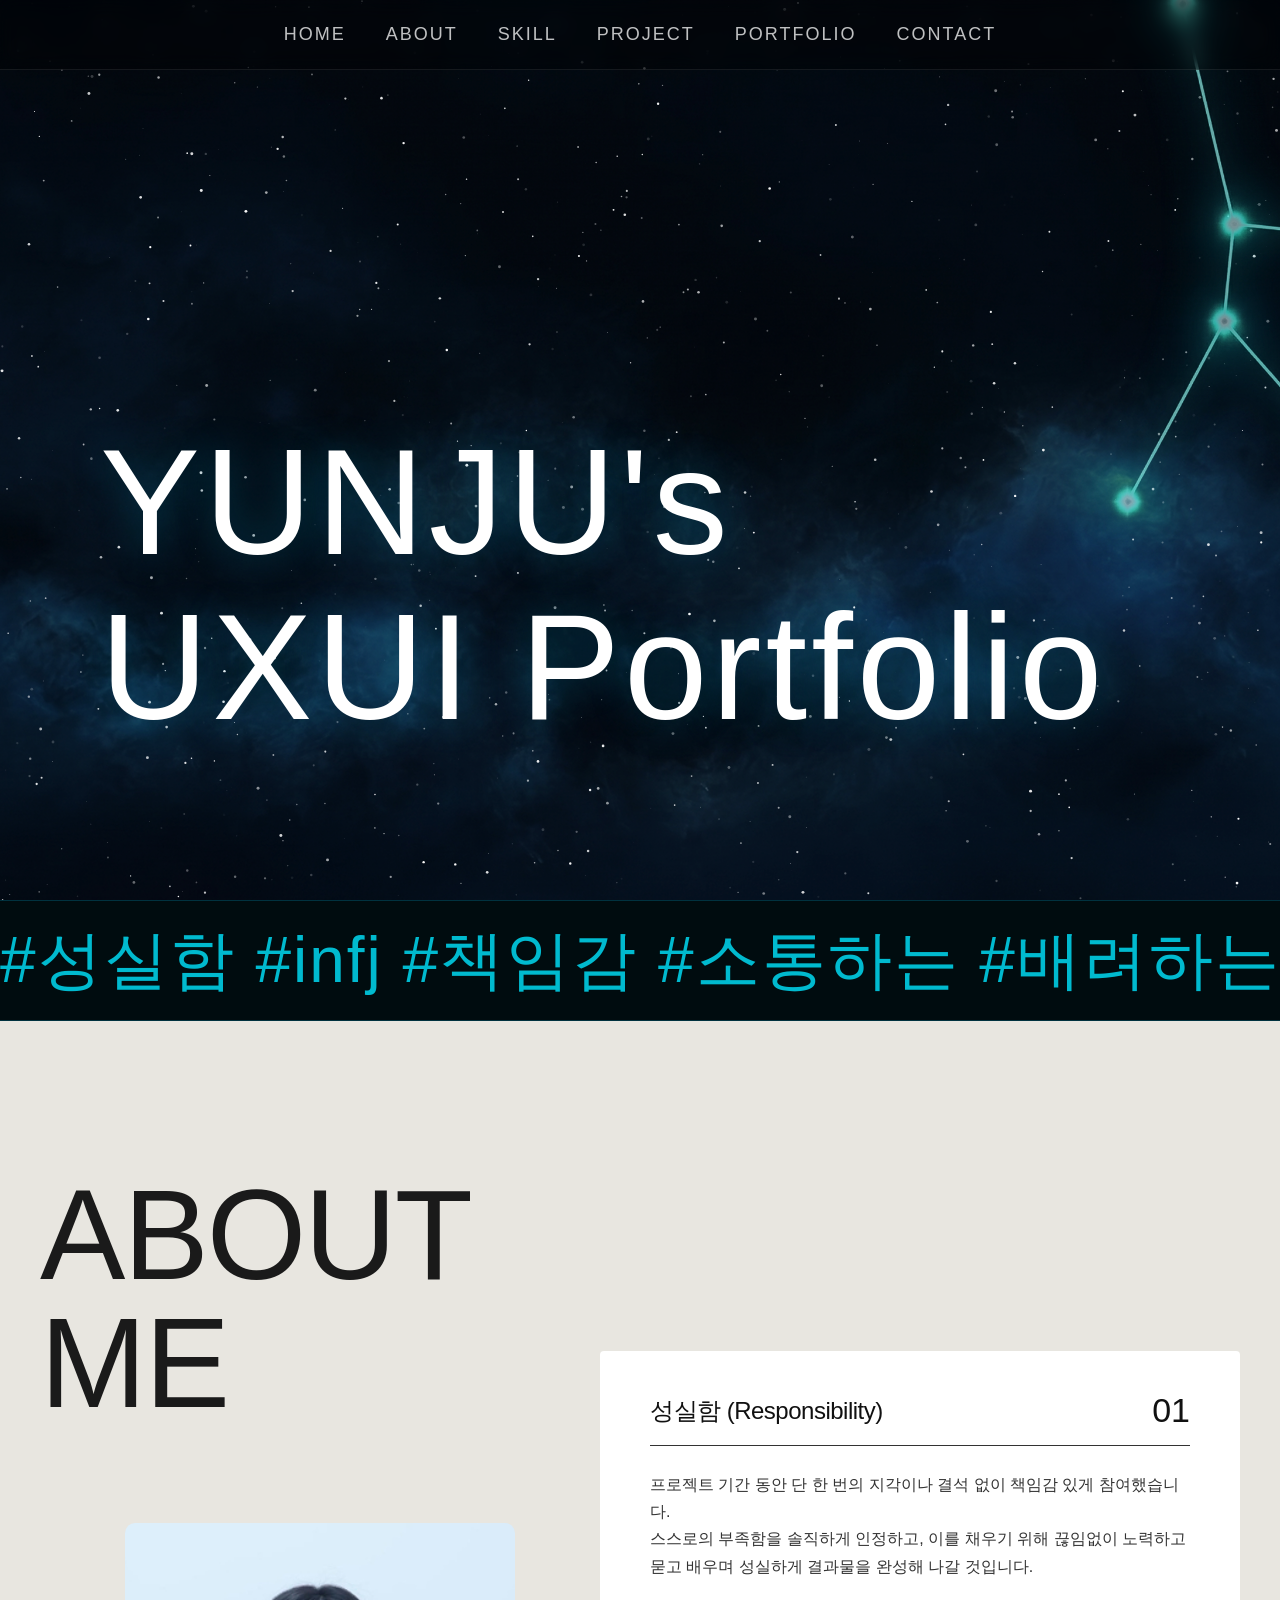
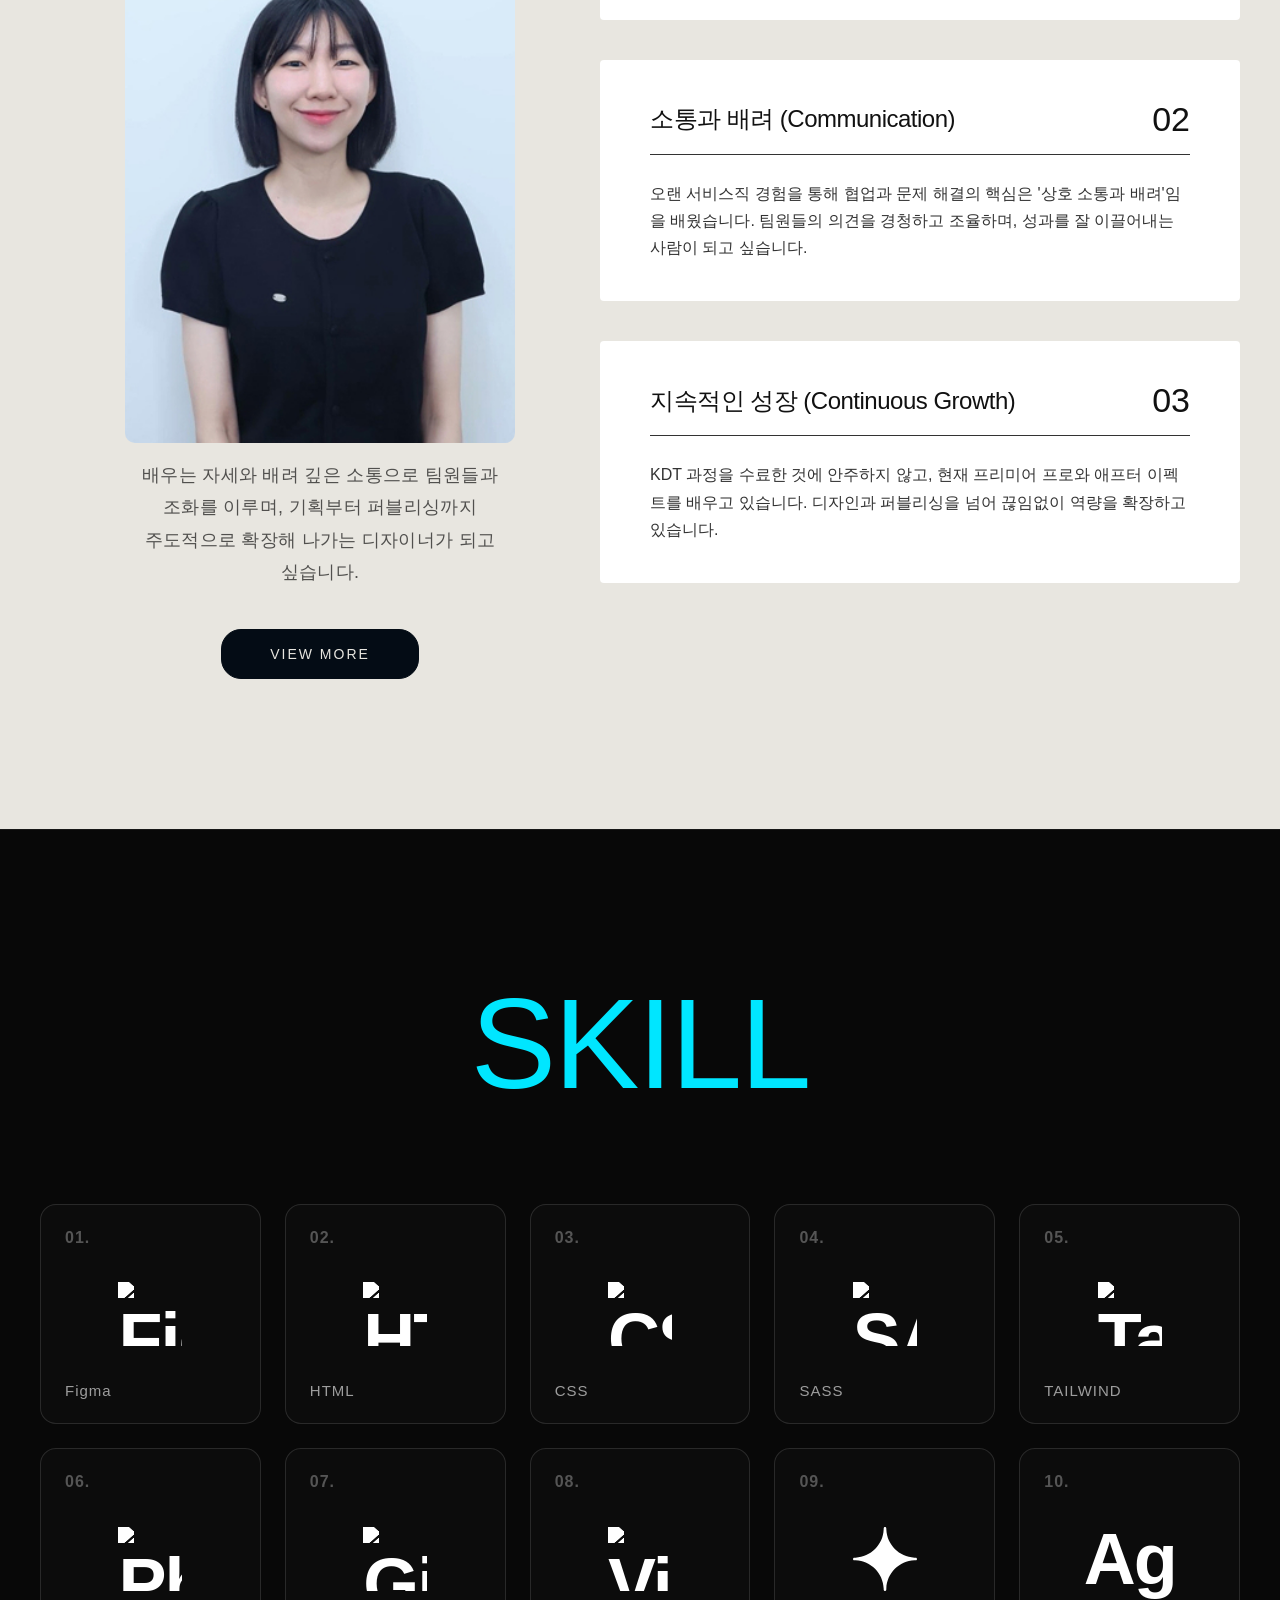
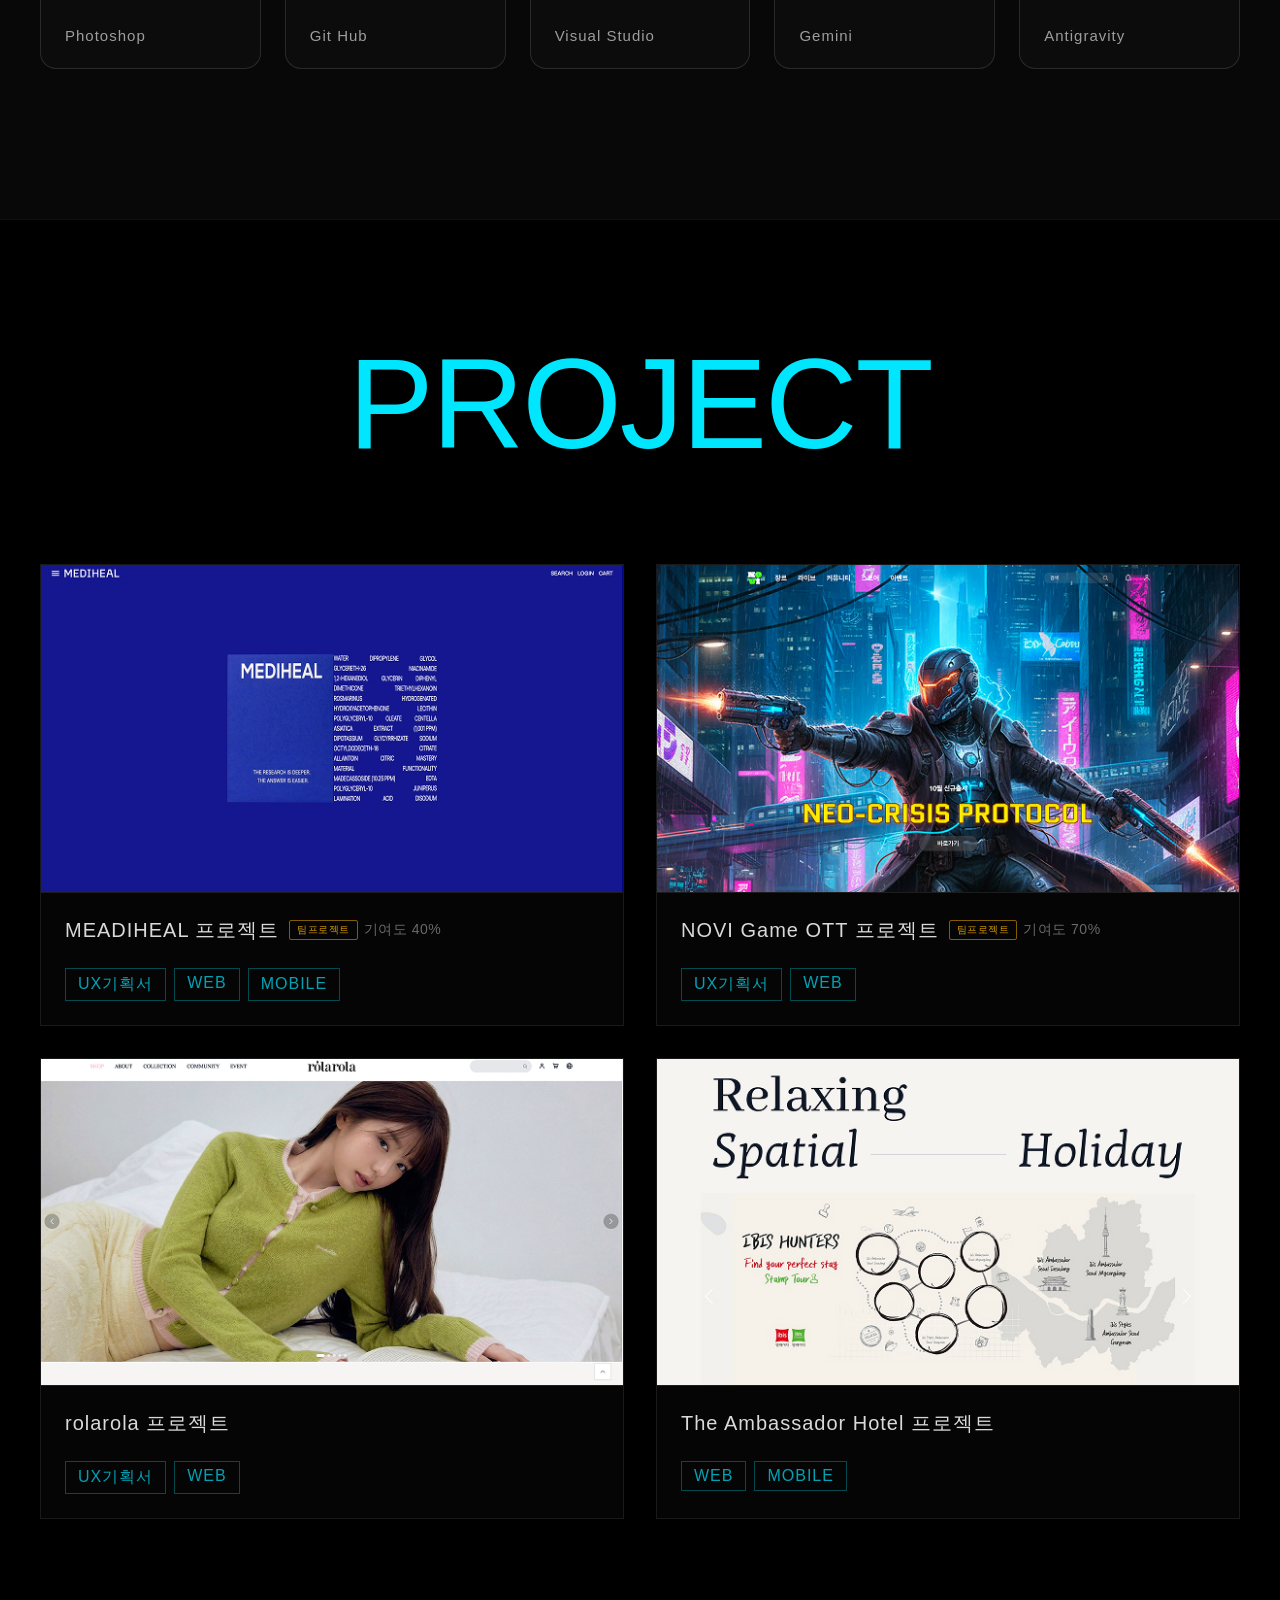
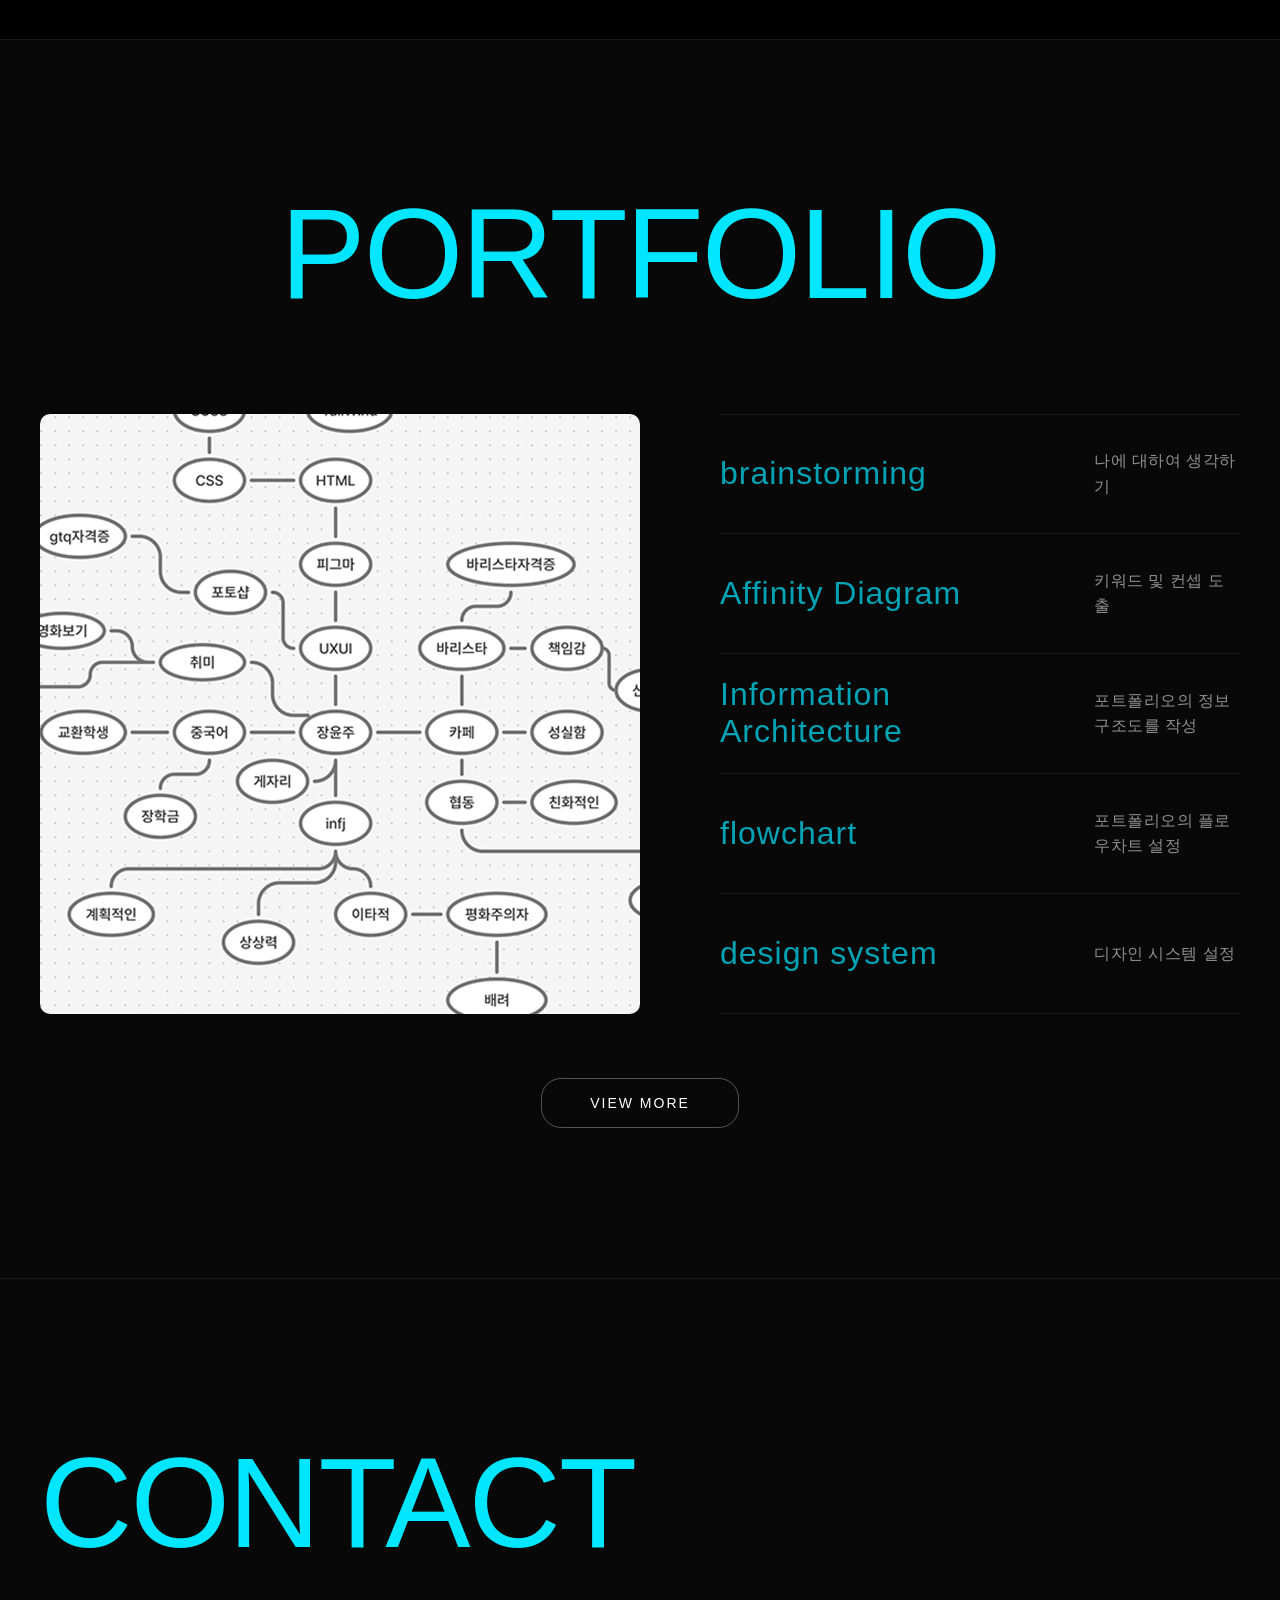
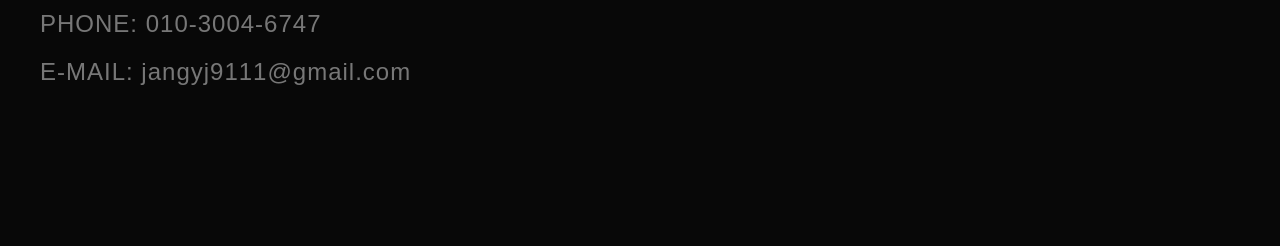
==== commit 7ee52286: "update design details" ====
--- a/index.html
+++ b/index.html
@@ -187,7 +187,7 @@
                         <div class="pj-title-row">
                             <h3>MEADIHEAL 프로젝트</h3>
                             <p class="pj-meta"><span class="pj-team">팀프로젝트</span><span class="pj-contribution">기여도
-                                    60%</span></p>
+                                    40%</span></p>
                         </div>
                         <div class="tags"><a
                                 href="https://www.figma.com/proto/S5nhgVoO1TgEqPn1gqU8HQ/%EC%9E%A5%ED%91%9C%EB%AA%A8%EC%9D%8C?node-id=30-2609&t=m88bkmN2gzbwNkDn-0&scaling=min-zoom&content-scaling=fixed&page-id=1%3A6202"
@@ -200,7 +200,7 @@
                         <div class="pj-title-row">
                             <h3>NOVI Game OTT 프로젝트</h3>
                             <p class="pj-meta"><span class="pj-team">팀프로젝트</span><span class="pj-contribution">기여도
-                                    80%</span></p>
+                                    70%</span></p>
                         </div>
                         <div class="tags"><a
                                 href="https://www.figma.com/proto/S5nhgVoO1TgEqPn1gqU8HQ/%EC%9E%A5%ED%91%9C%EB%AA%A8%EC%9D%8C?page-id=1%3A205&node-id=21-2362&viewport=175%2C255%2C0.19&t=HY8FsiFKzxtblqxo-1&scaling=min-zoom&content-scaling=fixed"
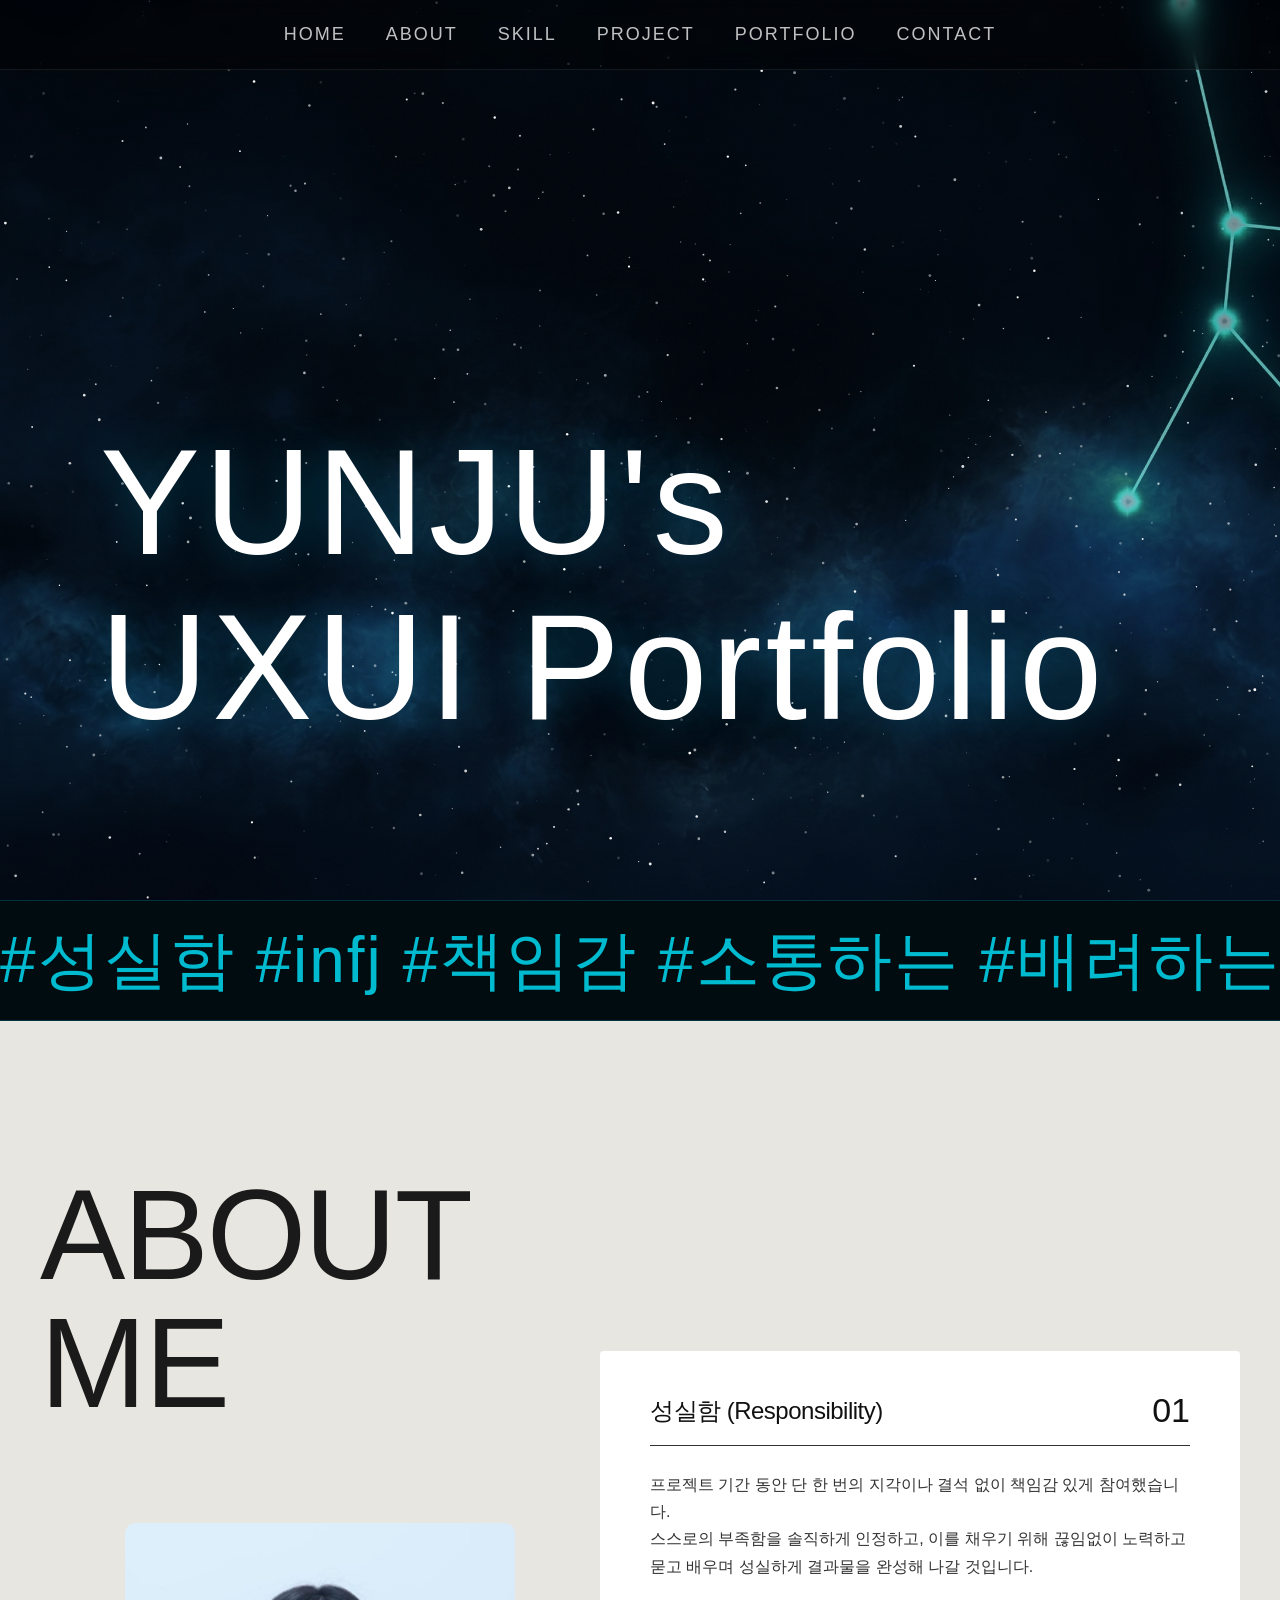
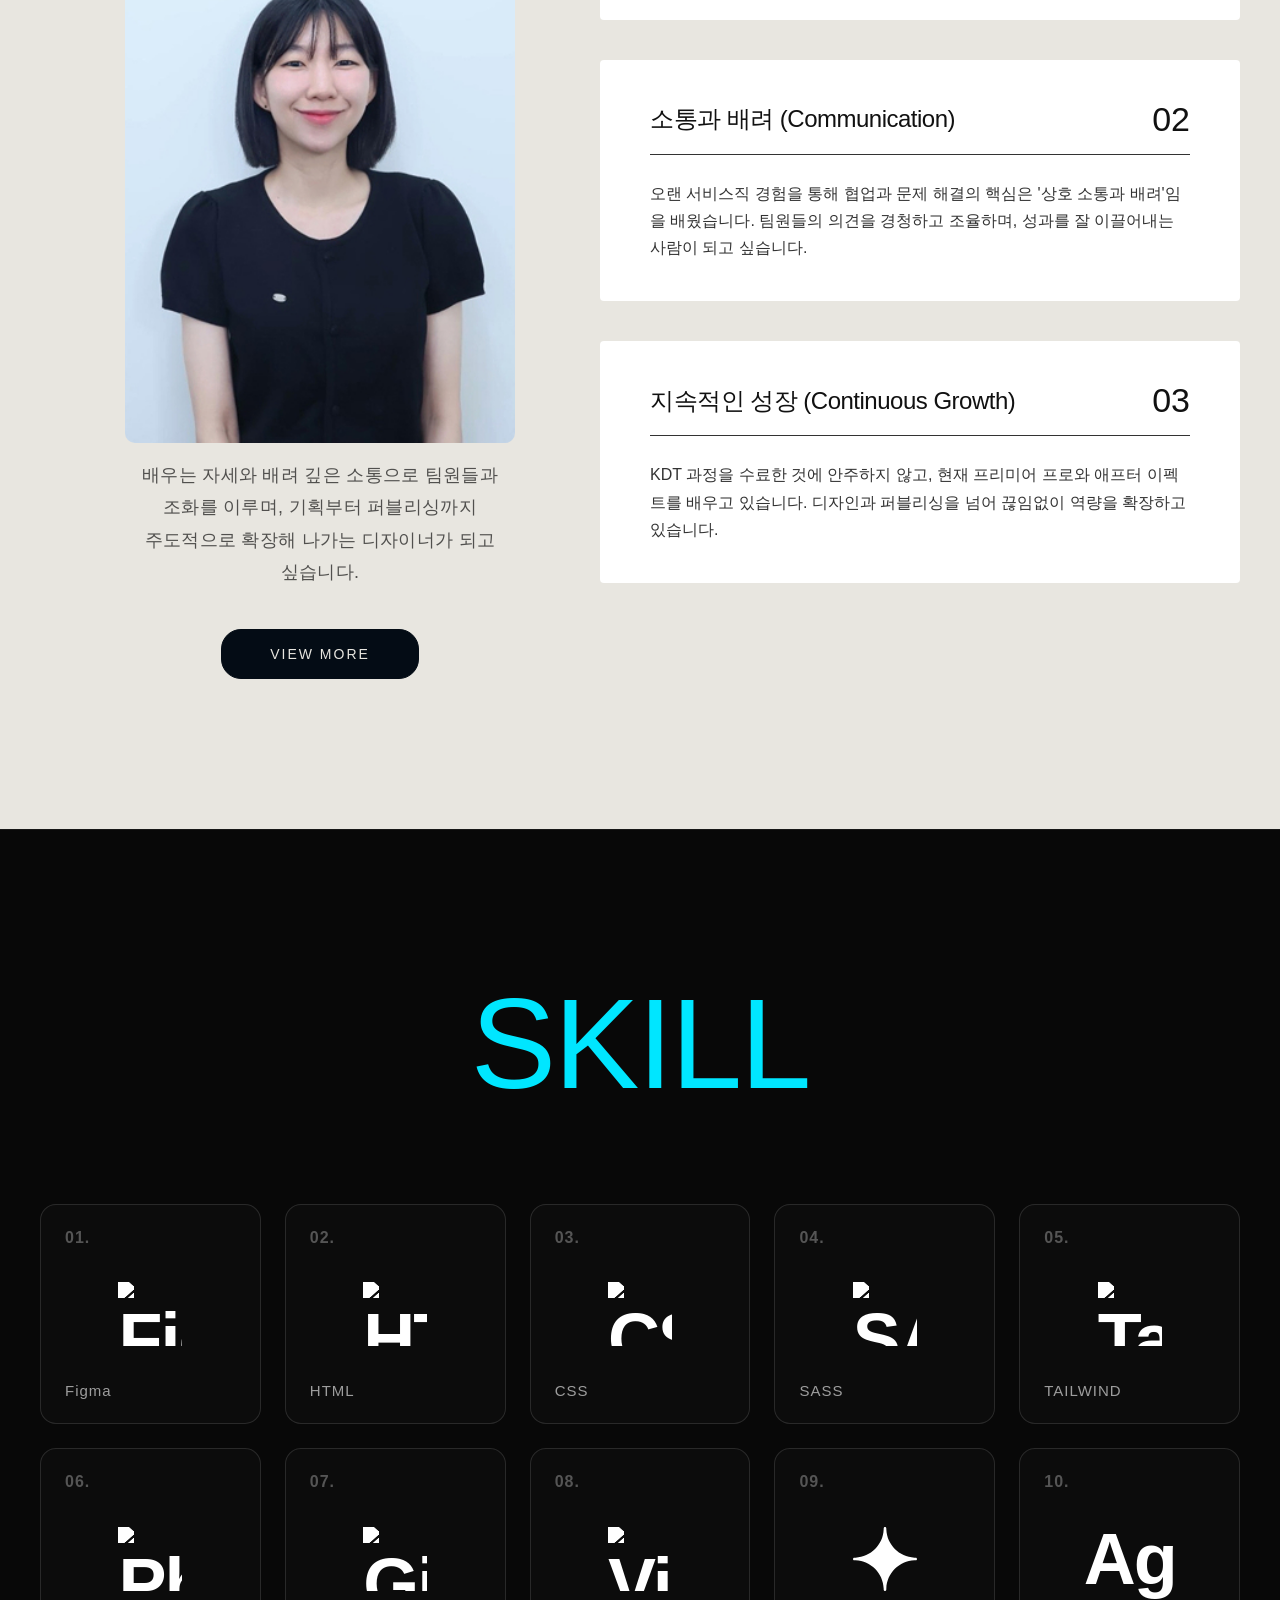
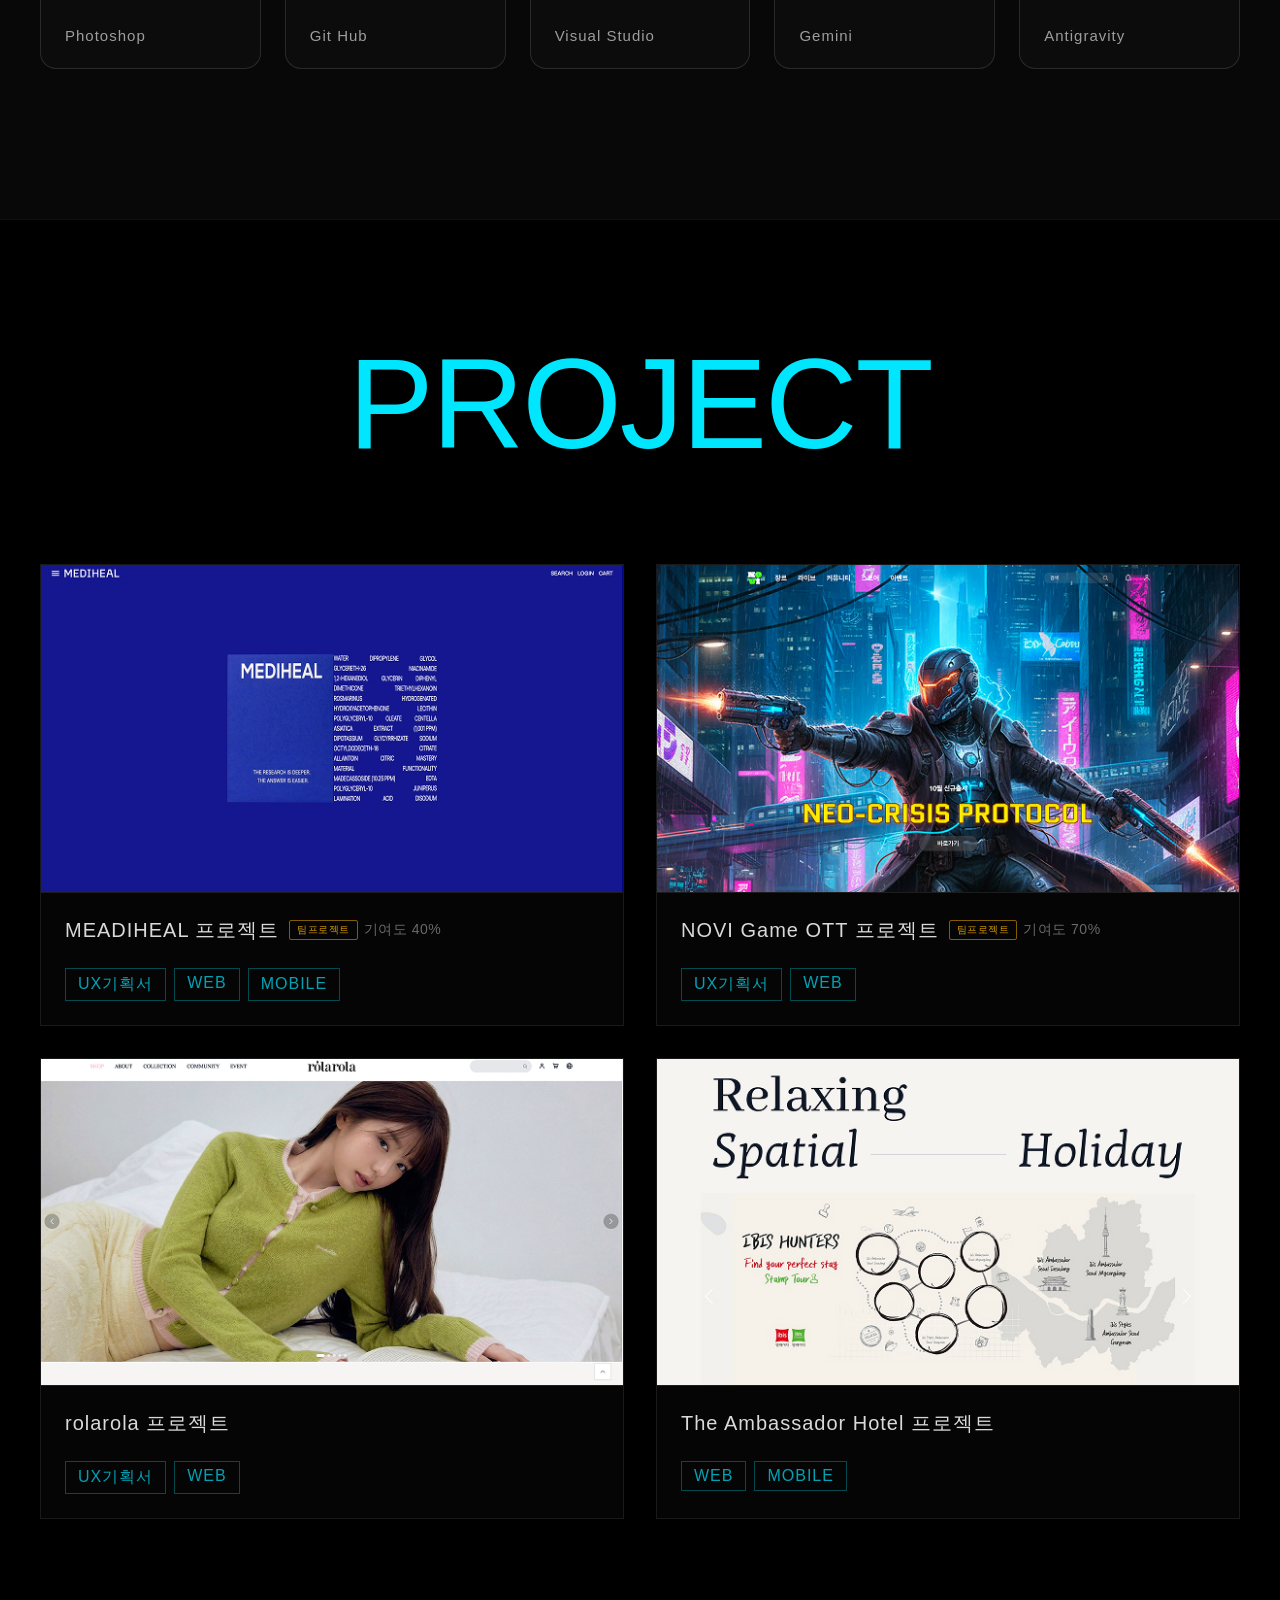
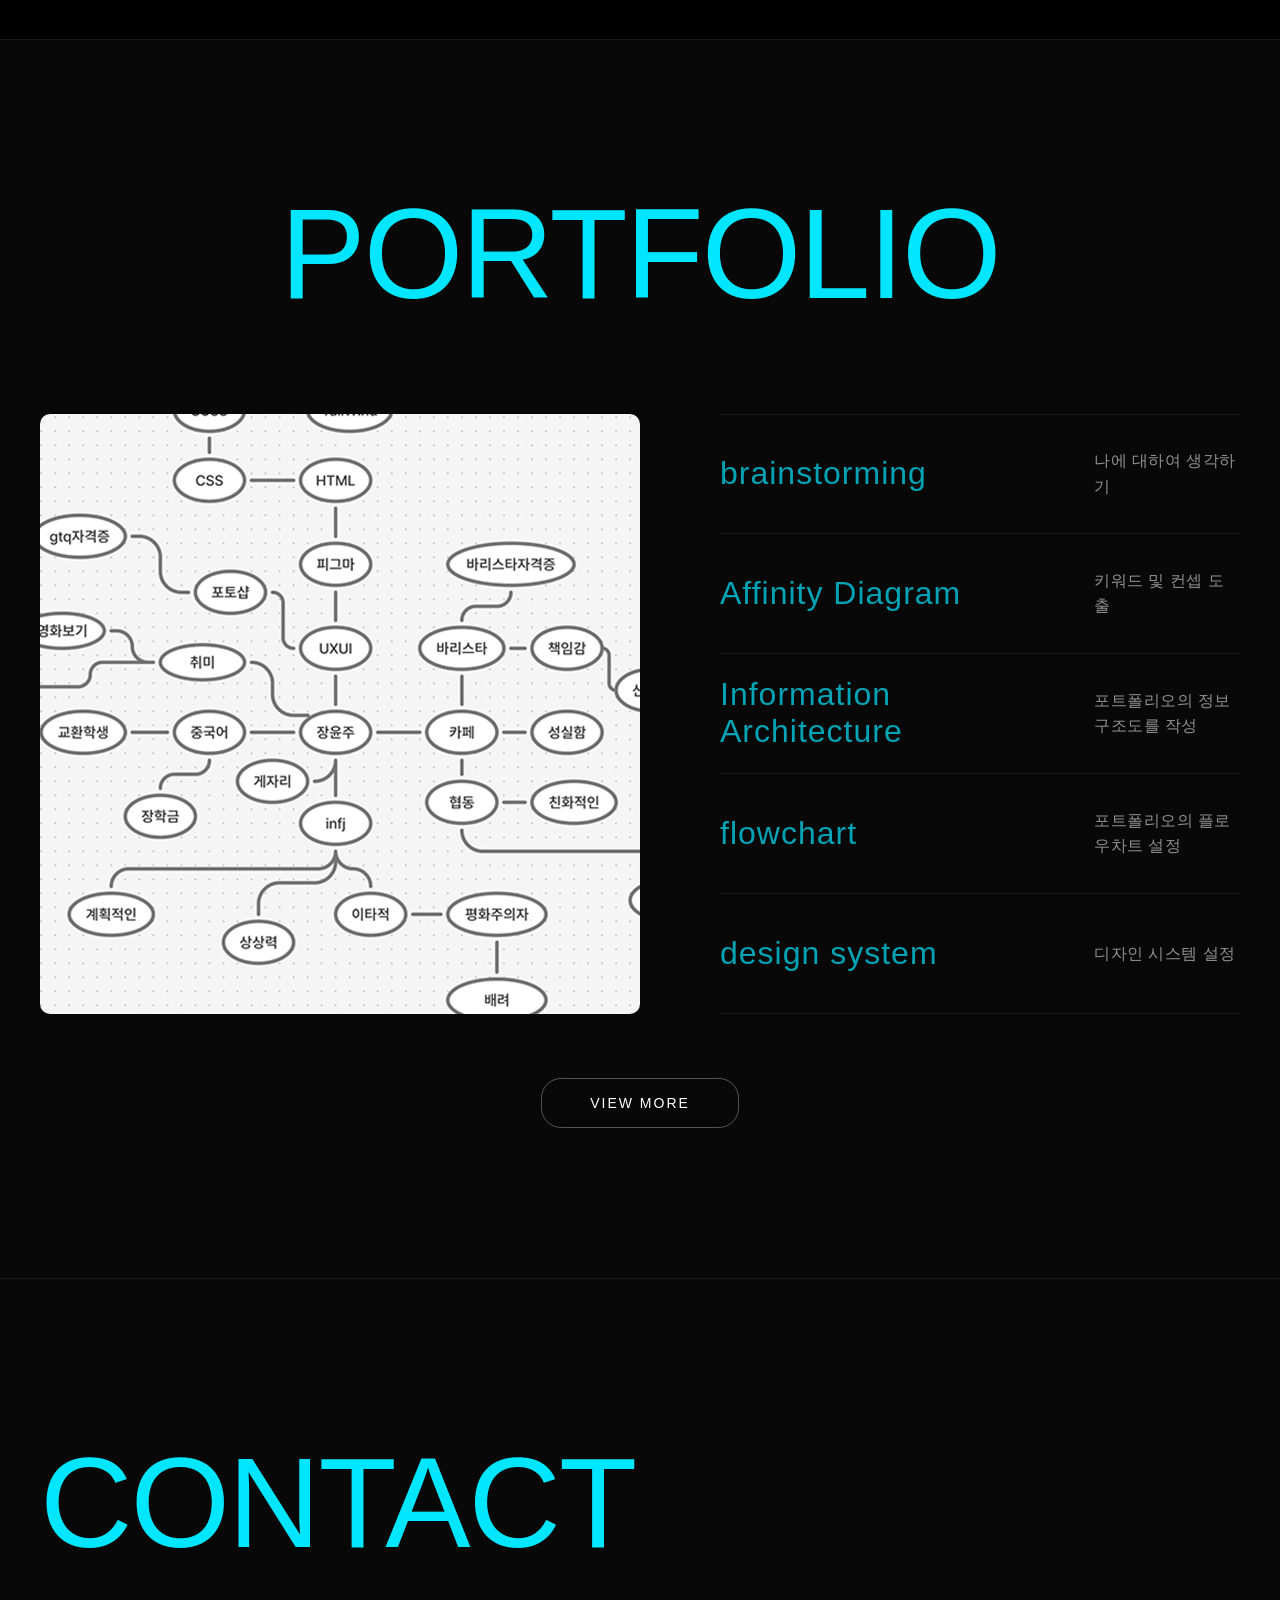
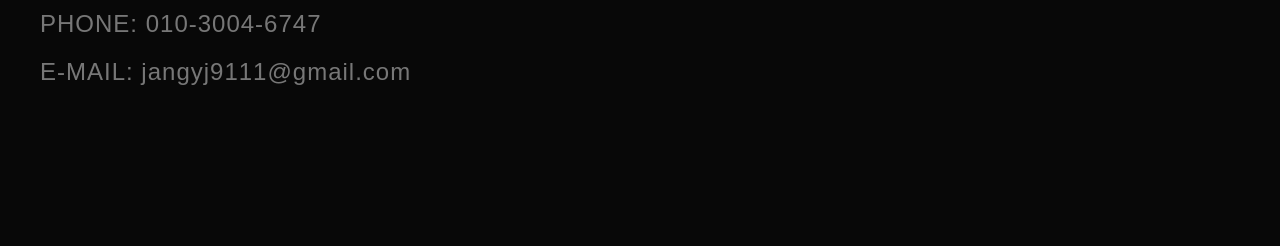
==== commit 42fbbb93: "update UI and design details" ====
--- a/index.html
+++ b/index.html
@@ -190,7 +190,7 @@
                                     40%</span></p>
                         </div>
                         <div class="tags"><a
-                                href="https://www.figma.com/proto/S5nhgVoO1TgEqPn1gqU8HQ/%EC%9E%A5%ED%91%9C%EB%AA%A8%EC%9D%8C?node-id=30-2609&t=m88bkmN2gzbwNkDn-0&scaling=min-zoom&content-scaling=fixed&page-id=1%3A6202"
+                                href="https://www.figma.com/proto/S5nhgVoO1TgEqPn1gqU8HQ/%EC%9E%A5%ED%91%9C%EB%AA%A8%EC%9D%8C?node-id=30-2609&t=m88bkmN2gzbwNkDn-0&scaling=scale-down-width&page-id=1%3A6202"
                                 target="_blank">UX기획서</a><a href="https://mediheal-tazo.vercel.app/"
                                 target="_blank">WEB</a><button class="tag-mobile-btn"
                                 onclick="openMobileModal('https://mediheal-tazo.vercel.app/')">MOBILE</button></div>
@@ -203,7 +203,7 @@
                                     70%</span></p>
                         </div>
                         <div class="tags"><a
-                                href="https://www.figma.com/proto/S5nhgVoO1TgEqPn1gqU8HQ/%EC%9E%A5%ED%91%9C%EB%AA%A8%EC%9D%8C?page-id=1%3A205&node-id=21-2362&viewport=175%2C255%2C0.19&t=HY8FsiFKzxtblqxo-1&scaling=min-zoom&content-scaling=fixed"
+                                href="https://www.figma.com/proto/S5nhgVoO1TgEqPn1gqU8HQ/%EC%9E%A5%ED%91%9C%EB%AA%A8%EC%9D%8C?page-id=1%3A205&node-id=21-2362&viewport=175%2C255%2C0.19&t=HY8FsiFKzxtblqxo-1&scaling=scale-down-width"
                                 target="_blank">UX기획서</a><a href="https://novi-game-ott-obdc.vercel.app/"
                                 target="_blank">WEB</a></div>
                     </div>
@@ -213,7 +213,7 @@
                             <h3>rolarola 프로젝트</h3>
                         </div>
                         <div class="tags"><a
-                                href="https://www.figma.com/proto/S5nhgVoO1TgEqPn1gqU8HQ/%EC%9E%A5%ED%91%9C%EB%AA%A8%EC%9D%8C?page-id=0%3A1&node-id=11-75&p=f&viewport=140%2C1644%2C0.43&t=y2GWJsdyZCW3cqKs-1&scaling=min-zoom&content-scaling=fixed"
+                                href="https://www.figma.com/proto/S5nhgVoO1TgEqPn1gqU8HQ/%EC%9E%A5%ED%91%9C%EB%AA%A8%EC%9D%8C?page-id=0%3A1&node-id=11-75&p=f&viewport=140%2C1644%2C0.43&t=y2GWJsdyZCW3cqKs-1&scaling=scale-down-width"
                                 target="_blank">UX기획서</a><a href="https://rolarola.vercel.app/" target="_blank">WEB</a>
                         </div>
                     </div>
